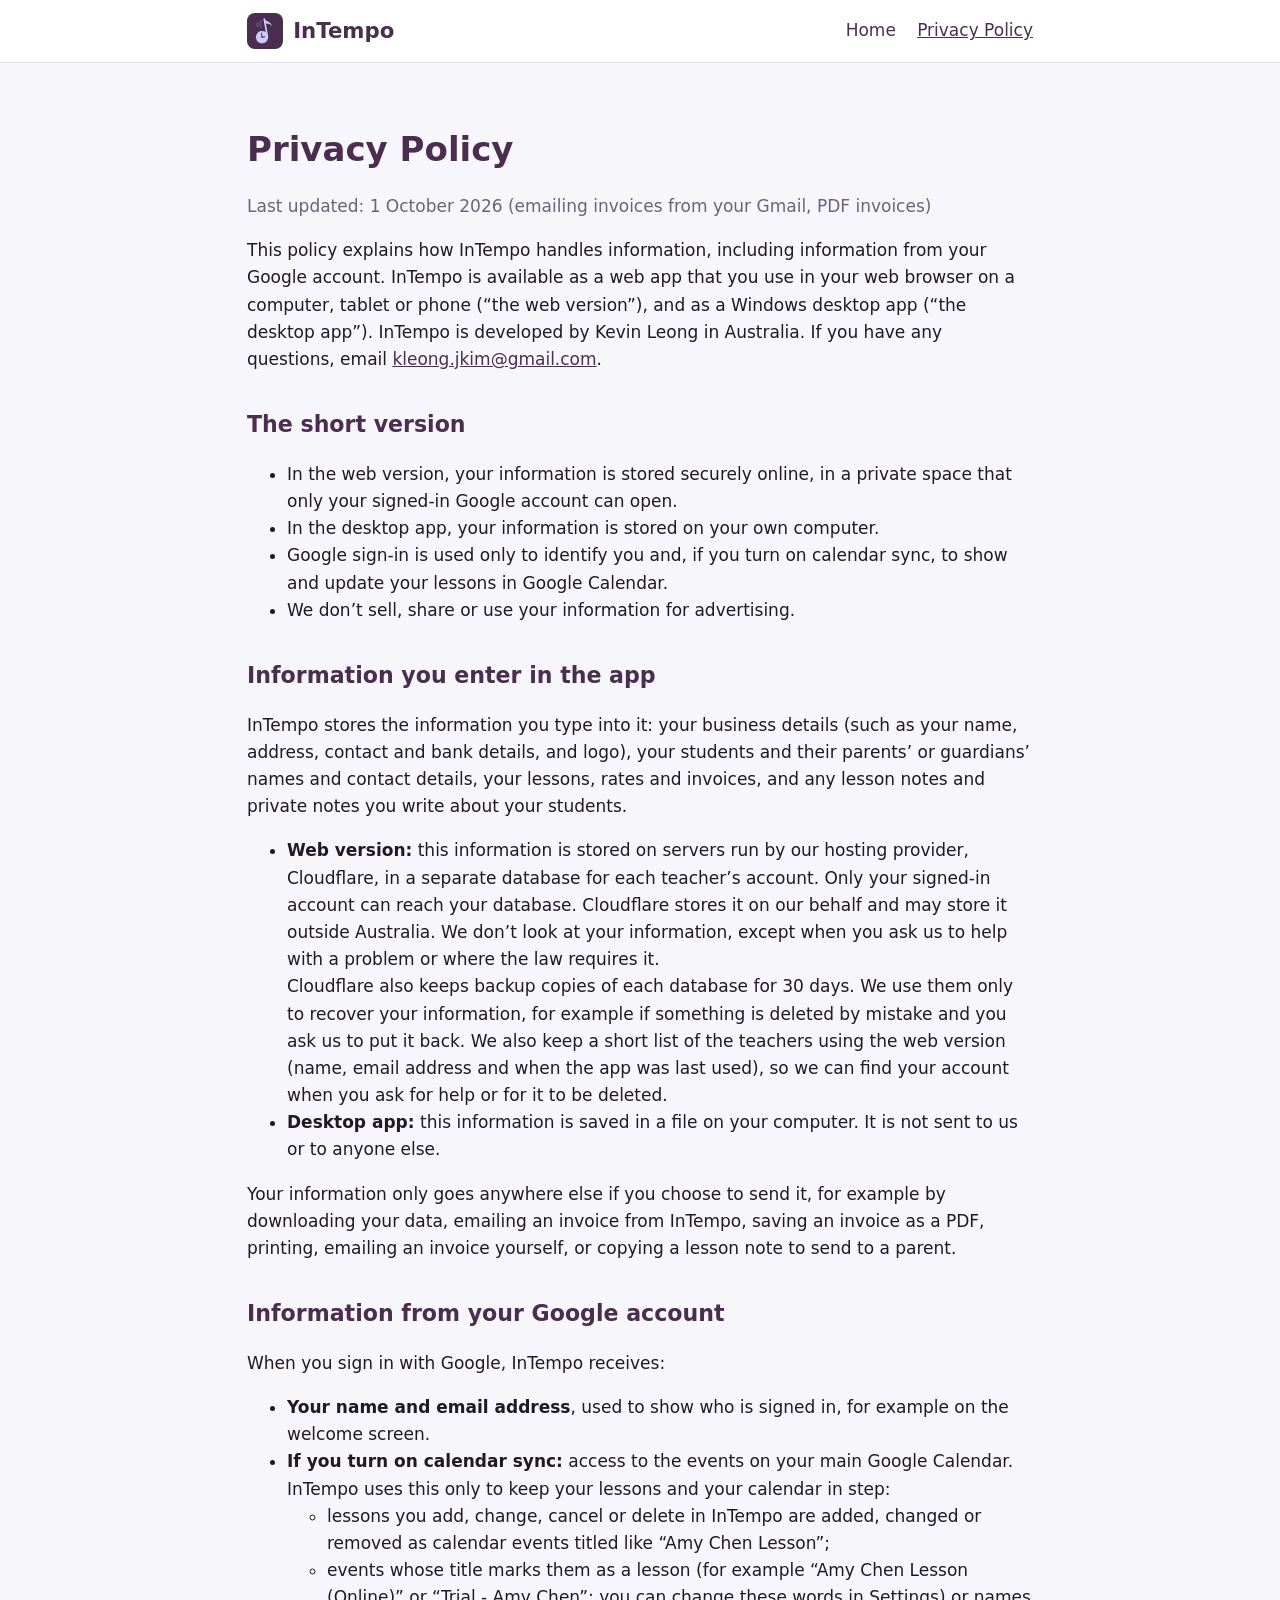
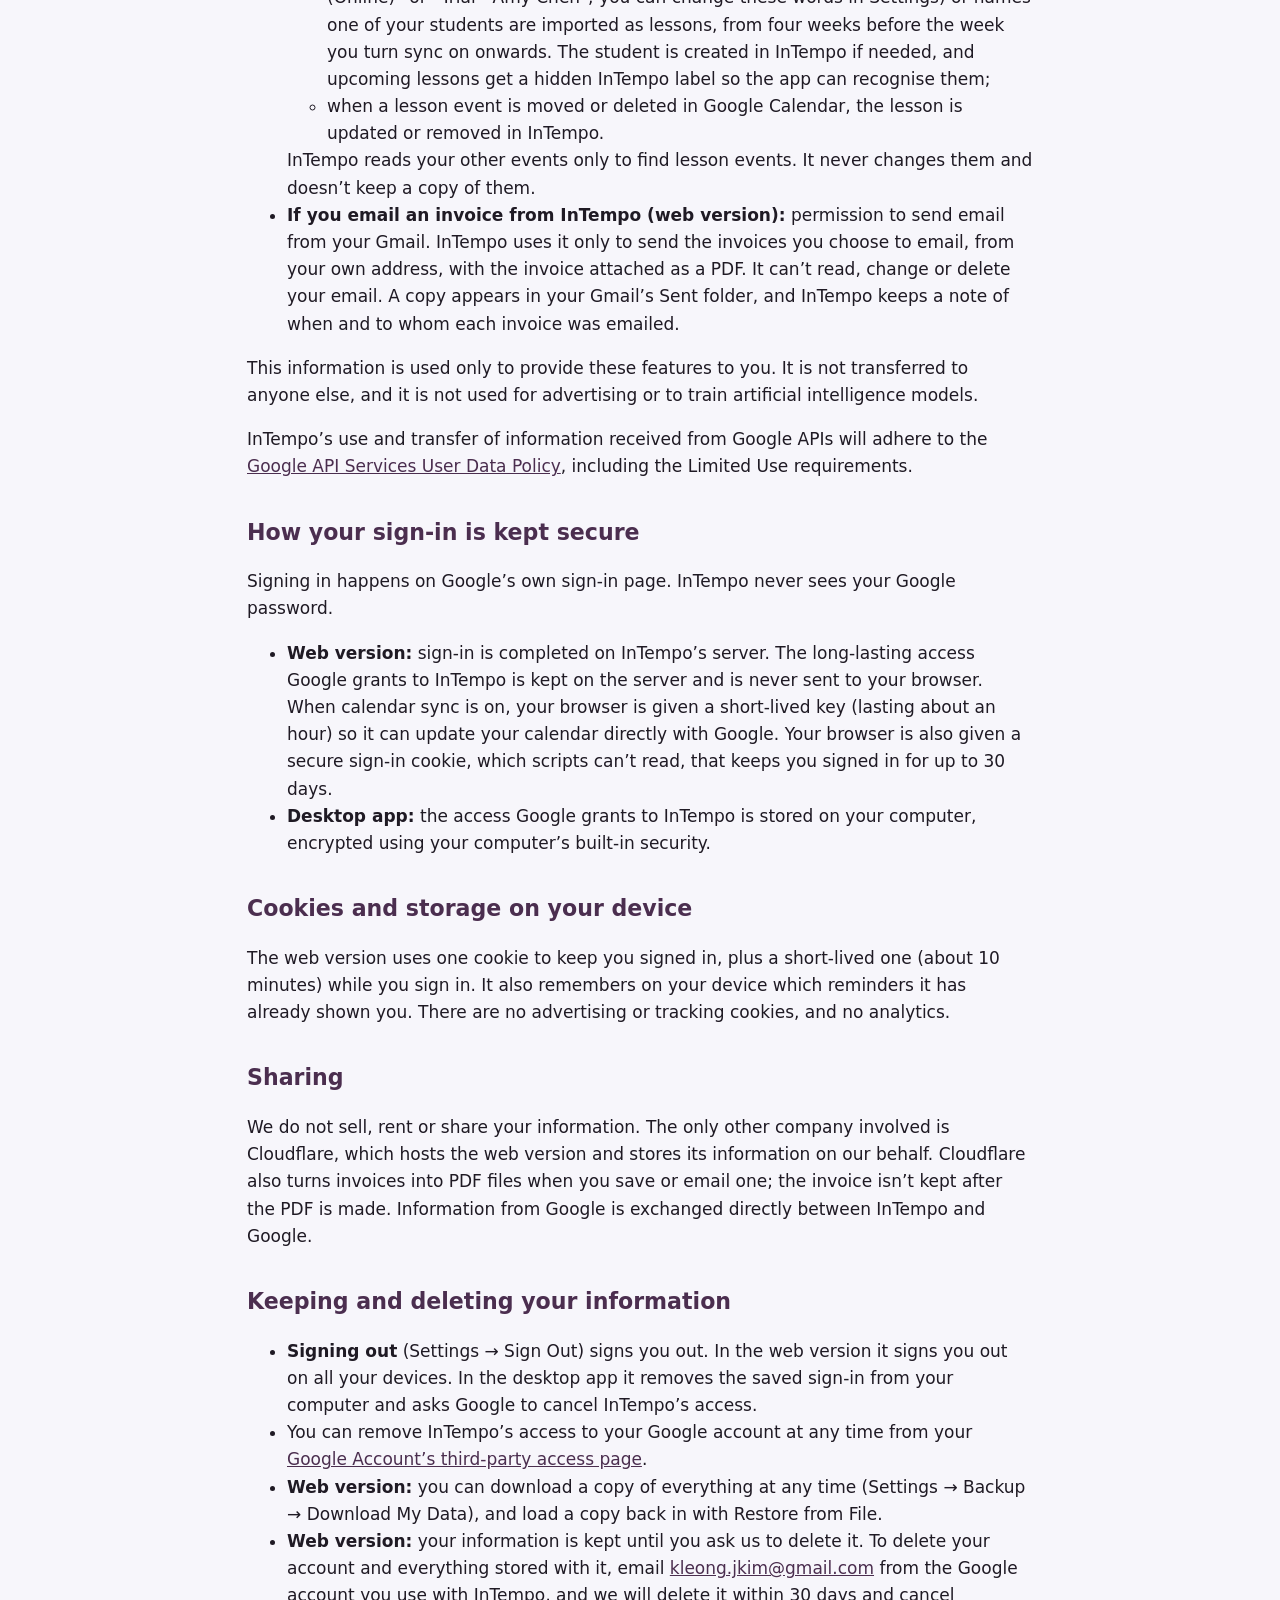
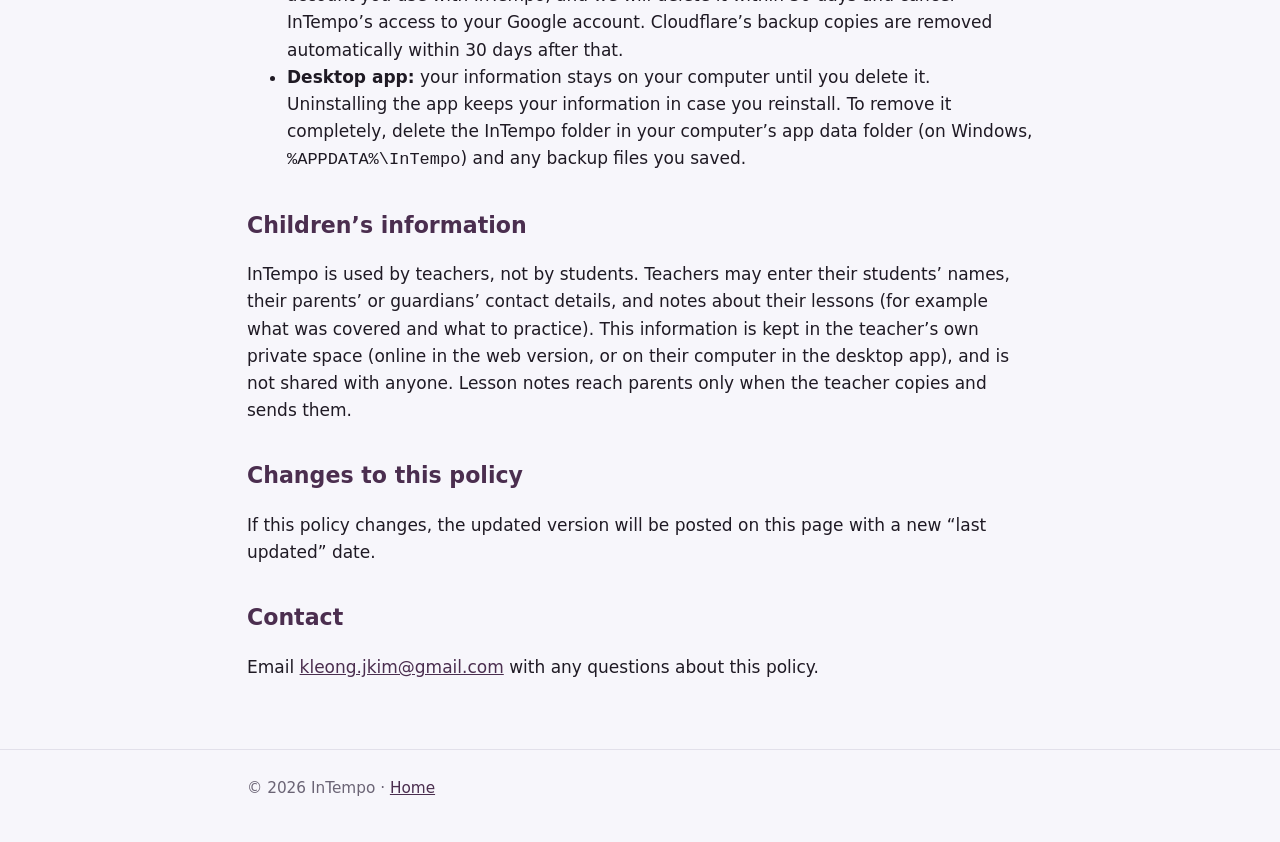
==== privacy.html @ 0f5fe281 "Update privacy.html" ====
<!doctype html>
<html lang="en-AU">
  <head>
    <meta charset="utf-8" />
    <meta name="viewport" content="width=device-width, initial-scale=1" />
    <title>Privacy Policy · InTempo</title>
    <meta name="description" content="How the InTempo app handles your information and your Google account data." />
    <link rel="icon" href="logo.svg" type="image/svg+xml" />
    <link rel="stylesheet" href="styles.css" />
  </head>
  <body>
    <header class="site-header">
      <div class="wrap">
        <a class="brand" href="./"><img src="logo.svg" alt="" />InTempo</a>
        <nav class="site-nav" aria-label="Main">
          <a href="./">Home</a>
          <a href="privacy.html" aria-current="page">Privacy Policy</a>
        </nav>
      </div>
    </header>

    <main class="wrap">
      <h1>Privacy Policy</h1>
      <p class="muted">Last updated: 1 October 2026 (emailing invoices from your Gmail, PDF invoices)</p>

      <p>
        This policy explains how InTempo handles information, including information from your Google account. InTempo
        is available as a web app that you use in your web browser on a computer, tablet or phone (“the web version”),
        and as a Windows desktop app (“the desktop app”). InTempo is developed by Kevin Leong in Australia. If you have
        any questions, email <a href="mailto:kleong.jkim@gmail.com">kleong.jkim@gmail.com</a>.
      </p>

      <h2>The short version</h2>
      <ul>
        <li>In the web version, your information is stored securely online, in a private space that only your signed-in Google account can open.</li>
        <li>In the desktop app, your information is stored on your own computer.</li>
        <li>Google sign-in is used only to identify you and, if you turn on calendar sync, to show and update your lessons in Google Calendar.</li>
        <li>We don’t sell, share or use your information for advertising.</li>
      </ul>

      <h2>Information you enter in the app</h2>
      <p>
        InTempo stores the information you type into it: your business details (such as your name, address, contact
        and bank details, and logo), your students and their parents’ or guardians’ names and contact details, your
        lessons, rates and invoices, and any lesson notes and private notes you write about your students.
      </p>
      <ul>
        <li>
          <strong>Web version:</strong> this information is stored on servers run by our hosting provider, Cloudflare,
          in a separate database for each teacher’s account. Only your signed-in account can reach your database.
          Cloudflare stores it on our behalf and may store it outside Australia. We don’t look at your information,
          except when you ask us to help with a problem or where the law requires it.
          <br />
          Cloudflare also keeps backup copies of each database for 30 days. We use them only to recover your
          information, for example if something is deleted by mistake and you ask us to put it back. We also keep a
          short list of the teachers using the web version (name, email address and when the app was last used), so we
          can find your account when you ask for help or for it to be deleted.
        </li>
        <li>
          <strong>Desktop app:</strong> this information is saved in a file on your computer. It is not sent to us or to
          anyone else.
        </li>
      </ul>
      <p>
        Your information only goes anywhere else if you choose to send it, for example by downloading your data,
        emailing an invoice from InTempo, saving an invoice as a PDF,
        printing, emailing an invoice yourself, or copying a lesson note to send to a parent.
      </p>

      <h2>Information from your Google account</h2>
      <p>When you sign in with Google, InTempo receives:</p>
      <ul>
        <li>
          <strong>Your name and email address</strong>, used to show who is signed in, for example on the welcome screen.
        </li>
        <li>
          <strong>If you turn on calendar sync:</strong> access to the events on your main Google Calendar. InTempo uses
          this only to keep your lessons and your calendar in step:
          <ul>
            <li>lessons you add, change, cancel or delete in InTempo are added, changed or removed as calendar events titled like “Amy Chen Lesson”;</li>
            <li>events whose title marks them as a lesson (for example “Amy Chen Lesson (Online)” or “Trial - Amy Chen”; you can change these words in Settings) or names one of your students are imported as lessons, from four weeks before the week you turn sync on onwards. The student is created in InTempo if needed, and upcoming lessons get a hidden InTempo label so the app can recognise them;</li>
            <li>when a lesson event is moved or deleted in Google Calendar, the lesson is updated or removed in InTempo.</li>
          </ul>
          InTempo reads your other events only to find lesson events. It never changes them and doesn’t keep a copy of
          them.
        </li>
        <li>
          <strong>If you email an invoice from InTempo (web version):</strong> permission to send email from your Gmail.
          InTempo uses it only to send the invoices you choose to email, from your own address, with the invoice
          attached as a PDF. It can’t read, change or delete your email. A copy appears in your Gmail’s Sent folder,
          and InTempo keeps a note of when and to whom each invoice was emailed.
        </li>
      </ul>
      <p>
        This information is used only to provide these features to you. It is not transferred to anyone else, and it is
        not used for advertising or to train artificial intelligence models.
      </p>
      <p>
        InTempo’s use and transfer of information received from Google APIs will adhere to the
        <a href="https://developers.google.com/terms/api-services-user-data-policy">Google API Services User Data Policy</a>,
        including the Limited Use requirements.
      </p>

      <h2>How your sign-in is kept secure</h2>
      <p>Signing in happens on Google’s own sign-in page. InTempo never sees your Google password.</p>
      <ul>
        <li>
          <strong>Web version:</strong> sign-in is completed on InTempo’s server. The long-lasting access Google grants
          to InTempo is kept on the server and is never sent to your browser. When calendar sync is on, your browser is
          given a short-lived key (lasting about an hour) so it can update your calendar directly with Google. Your
          browser is also given a secure sign-in cookie, which scripts can’t read, that keeps you signed in for up to 30
          days.
        </li>
        <li>
          <strong>Desktop app:</strong> the access Google grants to InTempo is stored on your computer, encrypted using
          your computer’s built-in security.
        </li>
      </ul>

      <h2>Cookies and storage on your device</h2>
      <p>
        The web version uses one cookie to keep you signed in, plus a short-lived one (about 10 minutes) while you sign
        in. It also remembers on your device which reminders it has
        already shown you. There are no advertising or tracking cookies, and no analytics.
      </p>

      <h2>Sharing</h2>
      <p>
        We do not sell, rent or share your information. The only other company involved is Cloudflare, which hosts the
        web version and stores its information on our behalf. Cloudflare also turns invoices into PDF files when you
        save or email one; the invoice isn’t kept after the PDF is made. Information from Google is exchanged directly between
        InTempo and Google.
      </p>

      <h2>Keeping and deleting your information</h2>
      <ul>
        <li>
          <strong>Signing out</strong> (Settings → Sign Out) signs you out. In the web version it signs you out on all
          your devices. In the desktop app it removes the saved sign-in from your computer and asks Google to cancel
          InTempo’s access.
        </li>
        <li>
          You can remove InTempo’s access to your Google account at any time from your
          <a href="https://myaccount.google.com/permissions">Google Account’s third-party access page</a>.
        </li>
        <li>
          <strong>Web version:</strong> you can download a copy of everything at any time (Settings → Backup →
          Download My Data), and load a copy back in with Restore from File.
        </li>
        <li>
          <strong>Web version:</strong> your information is kept until you ask us to delete it. To delete your account
          and everything stored with it, email <a href="mailto:kleong.jkim@gmail.com">kleong.jkim@gmail.com</a> from
          the Google account you use with InTempo, and we will delete it within 30 days and cancel InTempo’s access to
          your Google account. Cloudflare’s backup copies are removed automatically within 30 days after that.
        </li>
        <li>
          <strong>Desktop app:</strong> your information stays on your computer until you delete it. Uninstalling the
          app keeps your information in case you reinstall. To remove it completely, delete the InTempo folder in your
          computer’s app data folder (on Windows, <code>%APPDATA%\InTempo</code>) and any backup files you saved.
        </li>
      </ul>

      <h2>Children’s information</h2>
      <p>
        InTempo is used by teachers, not by students. Teachers may enter their students’ names, their parents’ or
        guardians’ contact details, and notes about their lessons (for example what was covered and what to practice).
        This information is kept in the teacher’s own private space (online in the web version, or on their computer in
        the desktop app), and is not shared with anyone. Lesson notes reach parents only when the teacher copies and
        sends them.
      </p>

      <h2>Changes to this policy</h2>
      <p>
        If this policy changes, the updated version will be posted on this page with a new “last updated” date.
      </p>

      <h2>Contact</h2>
      <p>Email <a href="mailto:kleong.jkim@gmail.com">kleong.jkim@gmail.com</a> with any questions about this policy.</p>
    </main>

    <footer class="site-footer">
      <div class="wrap">© 2026 InTempo · <a href="./">Home</a></div>
    </footer>
  </body>
</html>
---- styles.css ----
:root {
  --plum: #4b2e4f;
  --lavender: #cccbfa;
  --lavender-soft: #ecebfd;
  --bg: #f7f6fb;
  --surface: #ffffff;
  --text: #1f1a24;
  --muted: #6b6475;
  --border: #e2e0ea;

  font-family: 'Segoe UI', system-ui, -apple-system, Roboto, sans-serif;
  font-size: 17px;
  line-height: 1.6;
  color: var(--text);
  background: var(--bg);
}

* {
  box-sizing: border-box;
}

body {
  margin: 0;
  background: var(--bg);
}

a {
  color: var(--plum);
}

.site-header {
  background: var(--surface);
  border-bottom: 1px solid var(--border);
}

.site-header .wrap {
  display: flex;
  align-items: center;
  justify-content: space-between;
  gap: 1rem;
  padding-top: 0.75rem;
  padding-bottom: 0.75rem;
}

.brand {
  display: flex;
  align-items: center;
  gap: 0.6rem;
  font-size: 1.25rem;
  font-weight: 600;
  color: var(--plum);
  text-decoration: none;
}

.brand img {
  width: 36px;
  height: 36px;
}

.site-nav {
  display: flex;
  gap: 1.25rem;
}

.site-nav a {
  text-decoration: none;
  font-weight: 500;
}

.site-nav a[aria-current='page'] {
  text-decoration: underline;
}

.wrap {
  max-width: 820px;
  margin: 0 auto;
  padding: 0 1rem;
}

main.wrap {
  padding-top: 2.5rem;
  padding-bottom: 3rem;
}

.hero {
  text-align: center;
  padding: 2.5rem 1.5rem;
  border-radius: 16px;
  background: linear-gradient(135deg, #5e3a64 0%, var(--plum) 55%, #3a2240 100%);
  color: #fff;
}

.hero img {
  width: 96px;
  height: 96px;
  border-radius: 22px;
  box-shadow: 0 6px 24px rgb(0 0 0 / 0.3);
}

.hero h1 {
  margin: 0.75rem 0 0.25rem;
  color: #fff;
  font-size: 2.25rem;
}

.hero p {
  margin: 0;
  color: var(--lavender);
  font-size: 1.125rem;
}

h1 {
  color: var(--plum);
  line-height: 1.25;
}

h2 {
  margin-top: 2rem;
  color: var(--plum);
  font-size: 1.3rem;
}

/* Feature lists: a simple divided list, one column, easy to read on a phone. */
.features {
  margin: 1.25rem 0 0;
  padding: 0;
  list-style: none;
  border-top: 1px solid var(--border);
}

.features li {
  position: relative;
  padding: 0.9rem 0;
  border-bottom: 1px solid var(--border);
}

/* Planned features get an outlined marker; available ones have none. */
.features.upcoming li {
  padding-left: 1.5rem;
}

.features.upcoming li::before {
  content: '';
  position: absolute;
  left: 0.15rem;
  top: 1.45rem;
  width: 9px;
  height: 9px;
  border-radius: 50%;
  border: 2px solid var(--plum);
}

.features strong {
  display: block;
  color: var(--plum);
}

.card {
  margin-top: 1.5rem;
  padding: 1.25rem 1.5rem;
  background: var(--surface);
  border: 1px solid var(--border);
  border-radius: 12px;
}

.muted {
  color: var(--muted);
}

.site-footer {
  padding: 1.5rem 0 2.5rem;
  border-top: 1px solid var(--border);
  color: var(--muted);
  font-size: 0.9rem;
}

@media (max-width: 560px) {
  .hero h1 {
    font-size: 1.75rem;
  }

  .site-header .wrap {
    flex-direction: column;
    align-items: flex-start;
  }
}
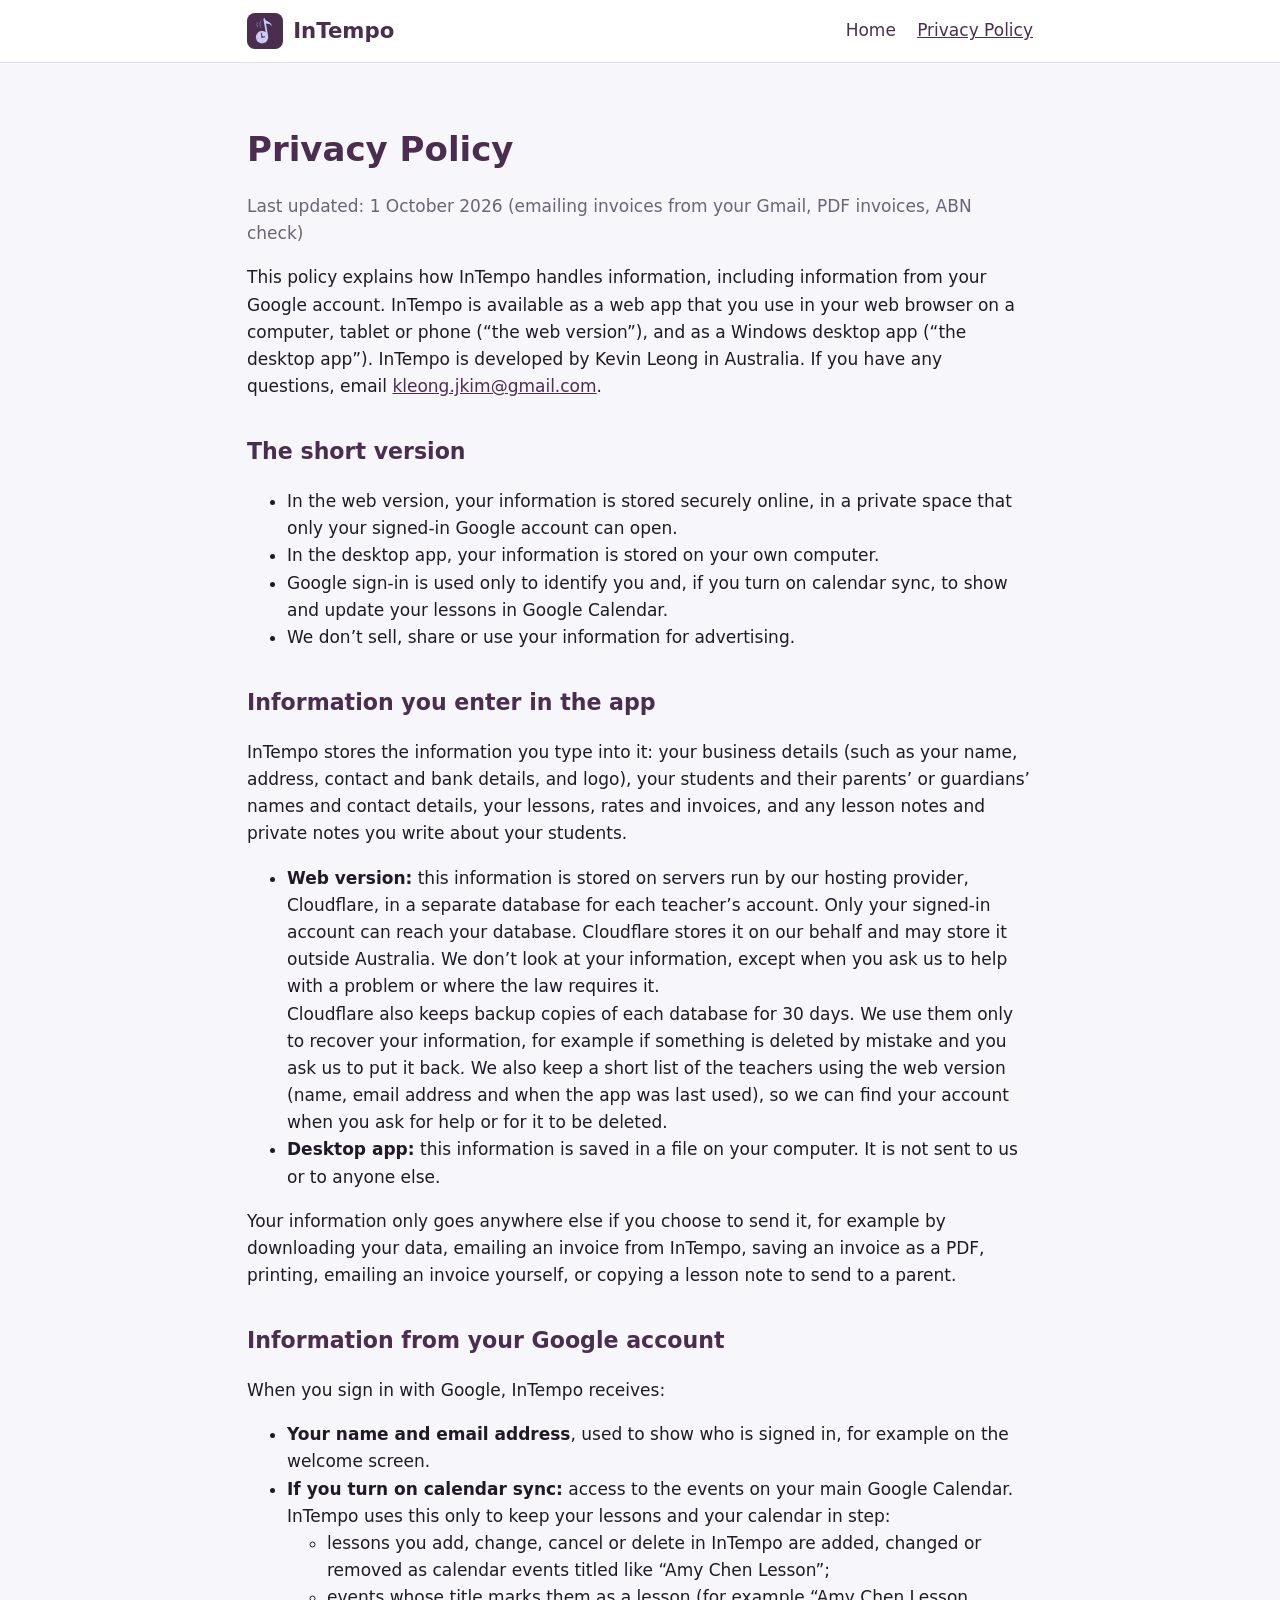
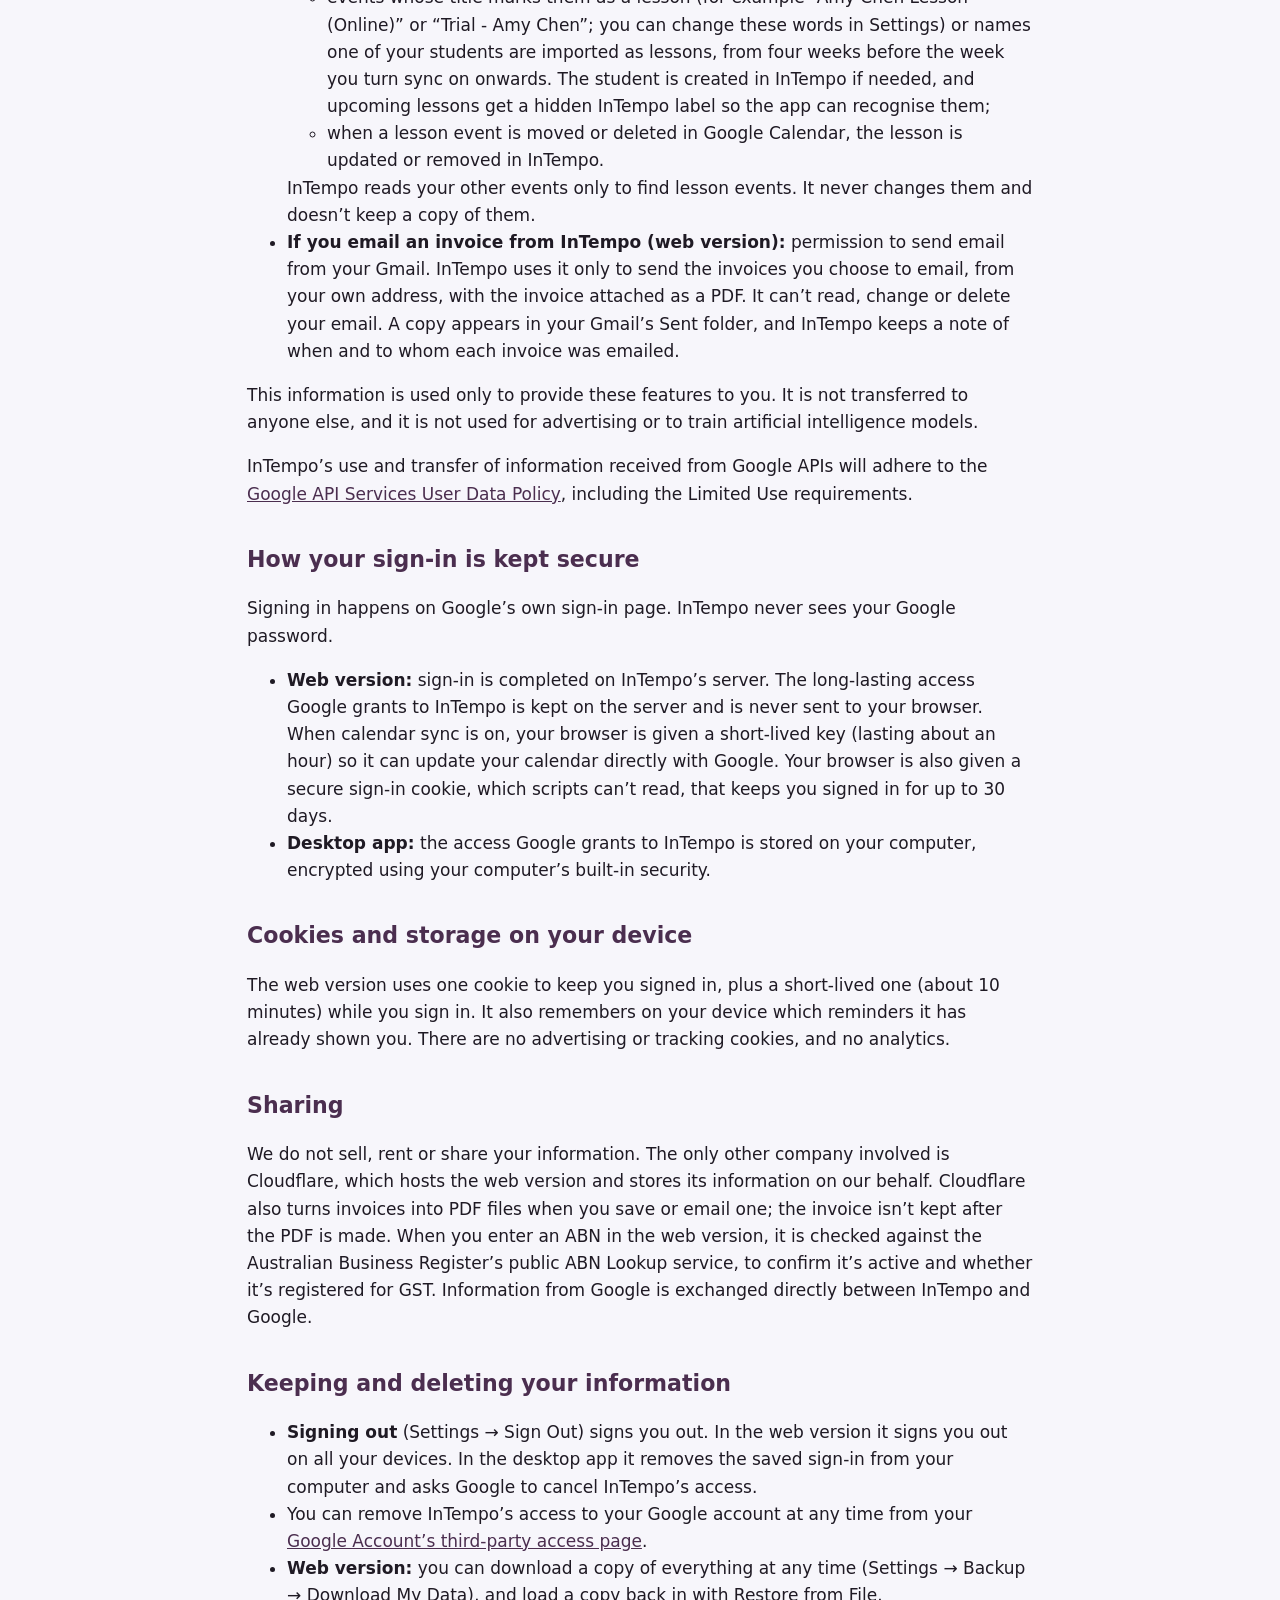
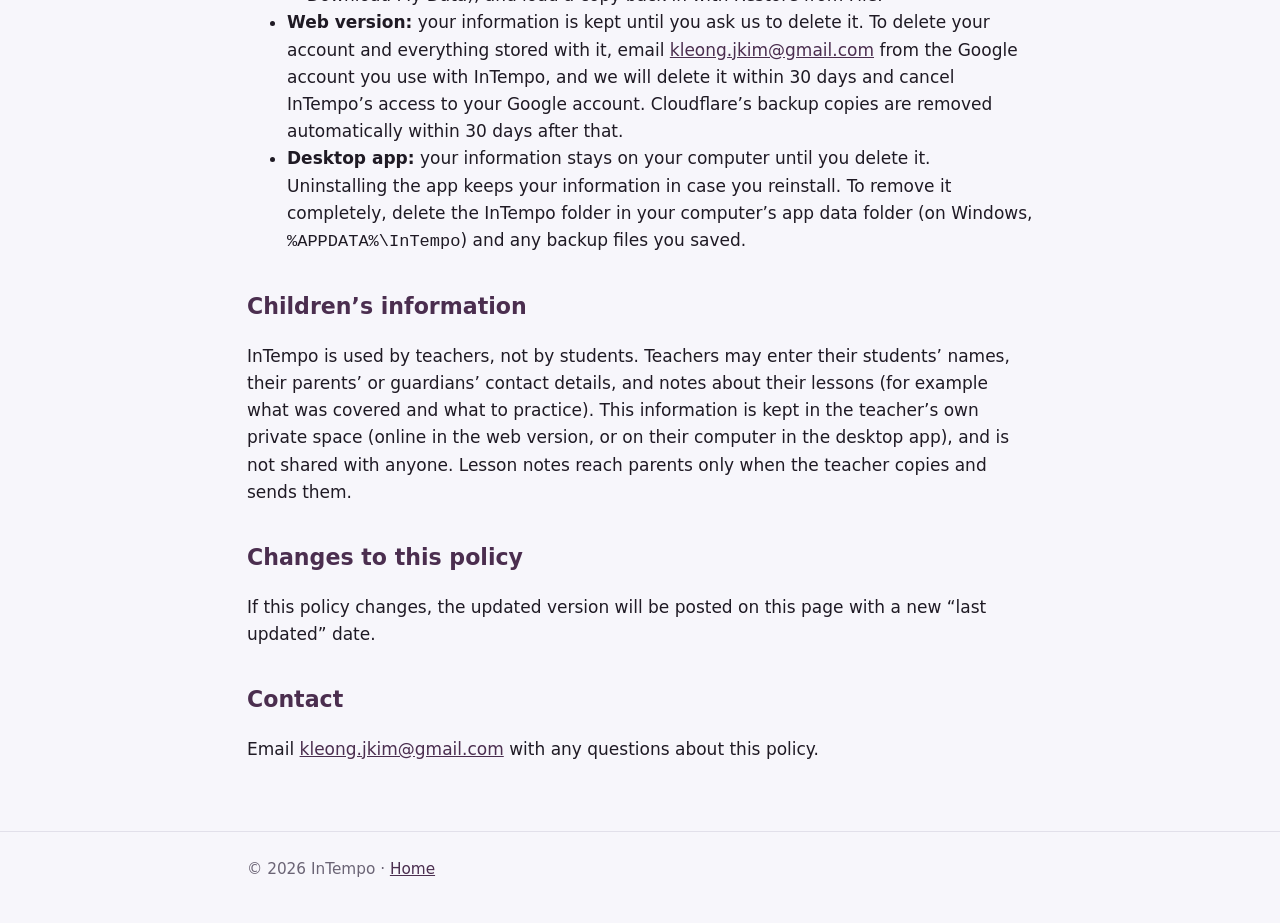
==== commit 21f7f03a: "Update privacy.html" ====
--- a/privacy.html
+++ b/privacy.html
@@ -21,7 +21,7 @@
 
     <main class="wrap">
       <h1>Privacy Policy</h1>
-      <p class="muted">Last updated: 1 October 2026 (emailing invoices from your Gmail, PDF invoices)</p>
+      <p class="muted">Last updated: 1 October 2026 (emailing invoices from your Gmail, PDF invoices, ABN check)</p>
 
       <p>
         This policy explains how InTempo handles information, including information from your Google account. InTempo
@@ -128,7 +128,9 @@
       <p>
         We do not sell, rent or share your information. The only other company involved is Cloudflare, which hosts the
         web version and stores its information on our behalf. Cloudflare also turns invoices into PDF files when you
-        save or email one; the invoice isn’t kept after the PDF is made. Information from Google is exchanged directly between
+        save or email one; the invoice isn’t kept after the PDF is made. When you enter an ABN in the web version, it
+        is checked against the Australian Business Register’s public ABN Lookup service, to confirm it’s active and
+        whether it’s registered for GST. Information from Google is exchanged directly between
         InTempo and Google.
       </p>
 
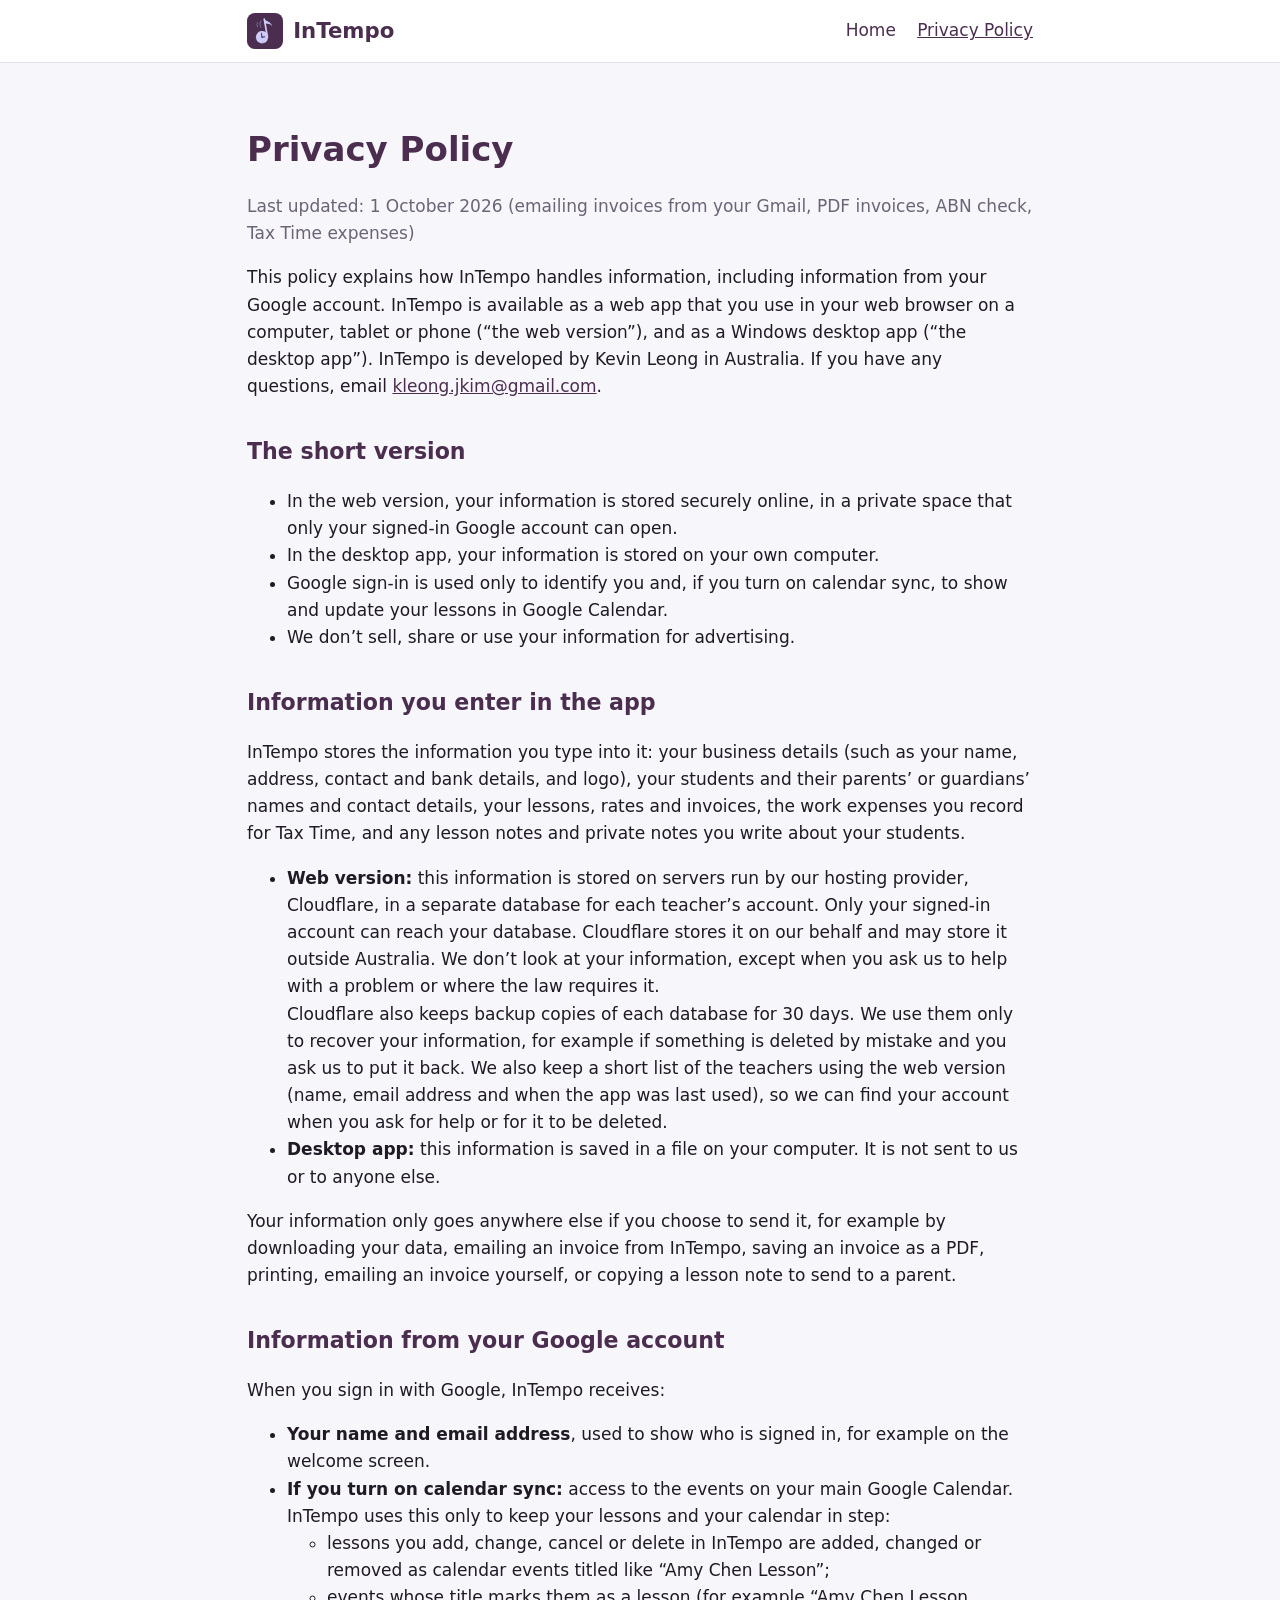
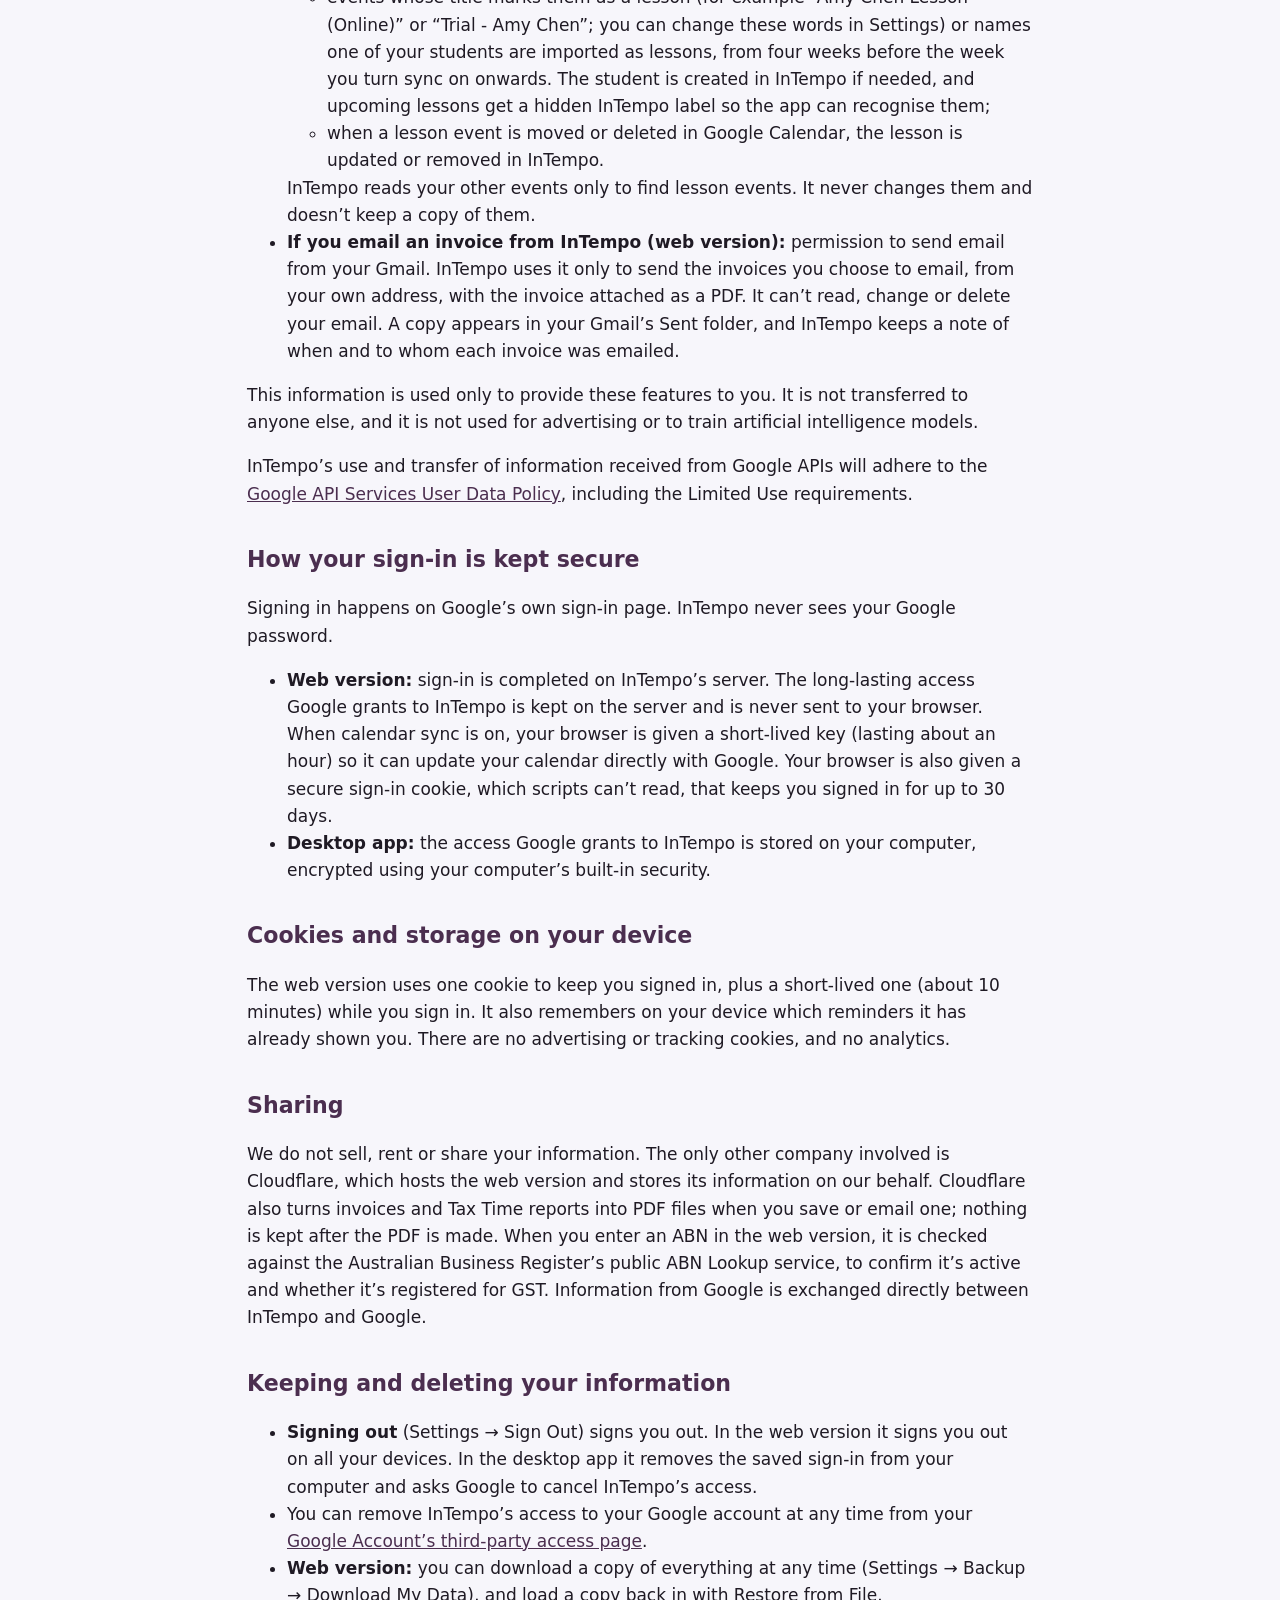
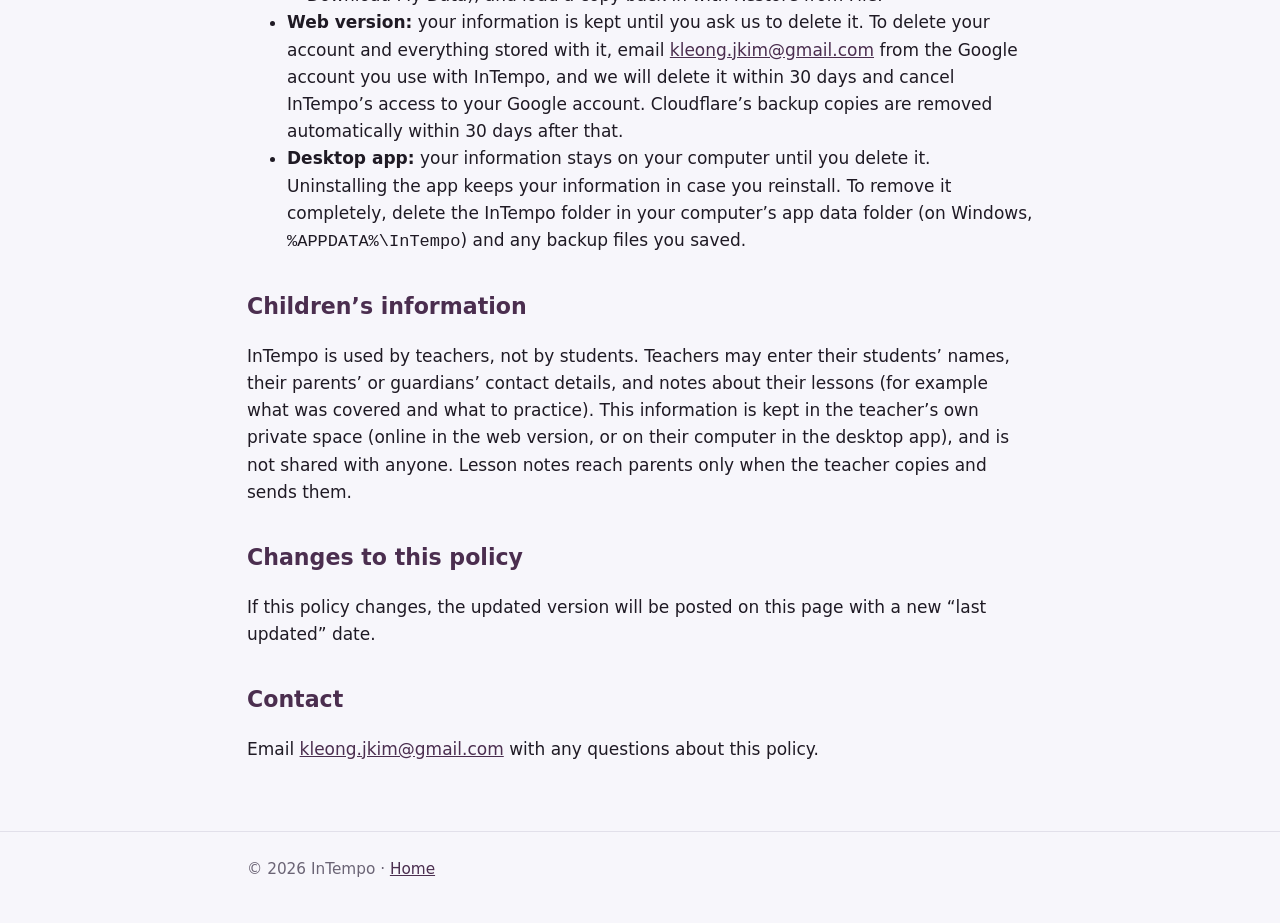
==== commit e2d9d128: "Update Privacy Policy" ====
--- a/privacy.html
+++ b/privacy.html
@@ -21,7 +21,7 @@
 
     <main class="wrap">
       <h1>Privacy Policy</h1>
-      <p class="muted">Last updated: 1 October 2026 (emailing invoices from your Gmail, PDF invoices, ABN check)</p>
+      <p class="muted">Last updated: 1 October 2026 (emailing invoices from your Gmail, PDF invoices, ABN check, Tax Time expenses)</p>
 
       <p>
         This policy explains how InTempo handles information, including information from your Google account. InTempo
@@ -42,7 +42,8 @@
       <p>
         InTempo stores the information you type into it: your business details (such as your name, address, contact
         and bank details, and logo), your students and their parents’ or guardians’ names and contact details, your
-        lessons, rates and invoices, and any lesson notes and private notes you write about your students.
+        lessons, rates and invoices, the work expenses you record for Tax Time, and any lesson notes and private notes
+        you write about your students.
       </p>
       <ul>
         <li>
@@ -127,8 +128,8 @@
       <h2>Sharing</h2>
       <p>
         We do not sell, rent or share your information. The only other company involved is Cloudflare, which hosts the
-        web version and stores its information on our behalf. Cloudflare also turns invoices into PDF files when you
-        save or email one; the invoice isn’t kept after the PDF is made. When you enter an ABN in the web version, it
+        web version and stores its information on our behalf. Cloudflare also turns invoices and Tax Time reports into PDF
+        files when you save or email one; nothing is kept after the PDF is made. When you enter an ABN in the web version, it
         is checked against the Australian Business Register’s public ABN Lookup service, to confirm it’s active and
         whether it’s registered for GST. Information from Google is exchanged directly between
         InTempo and Google.
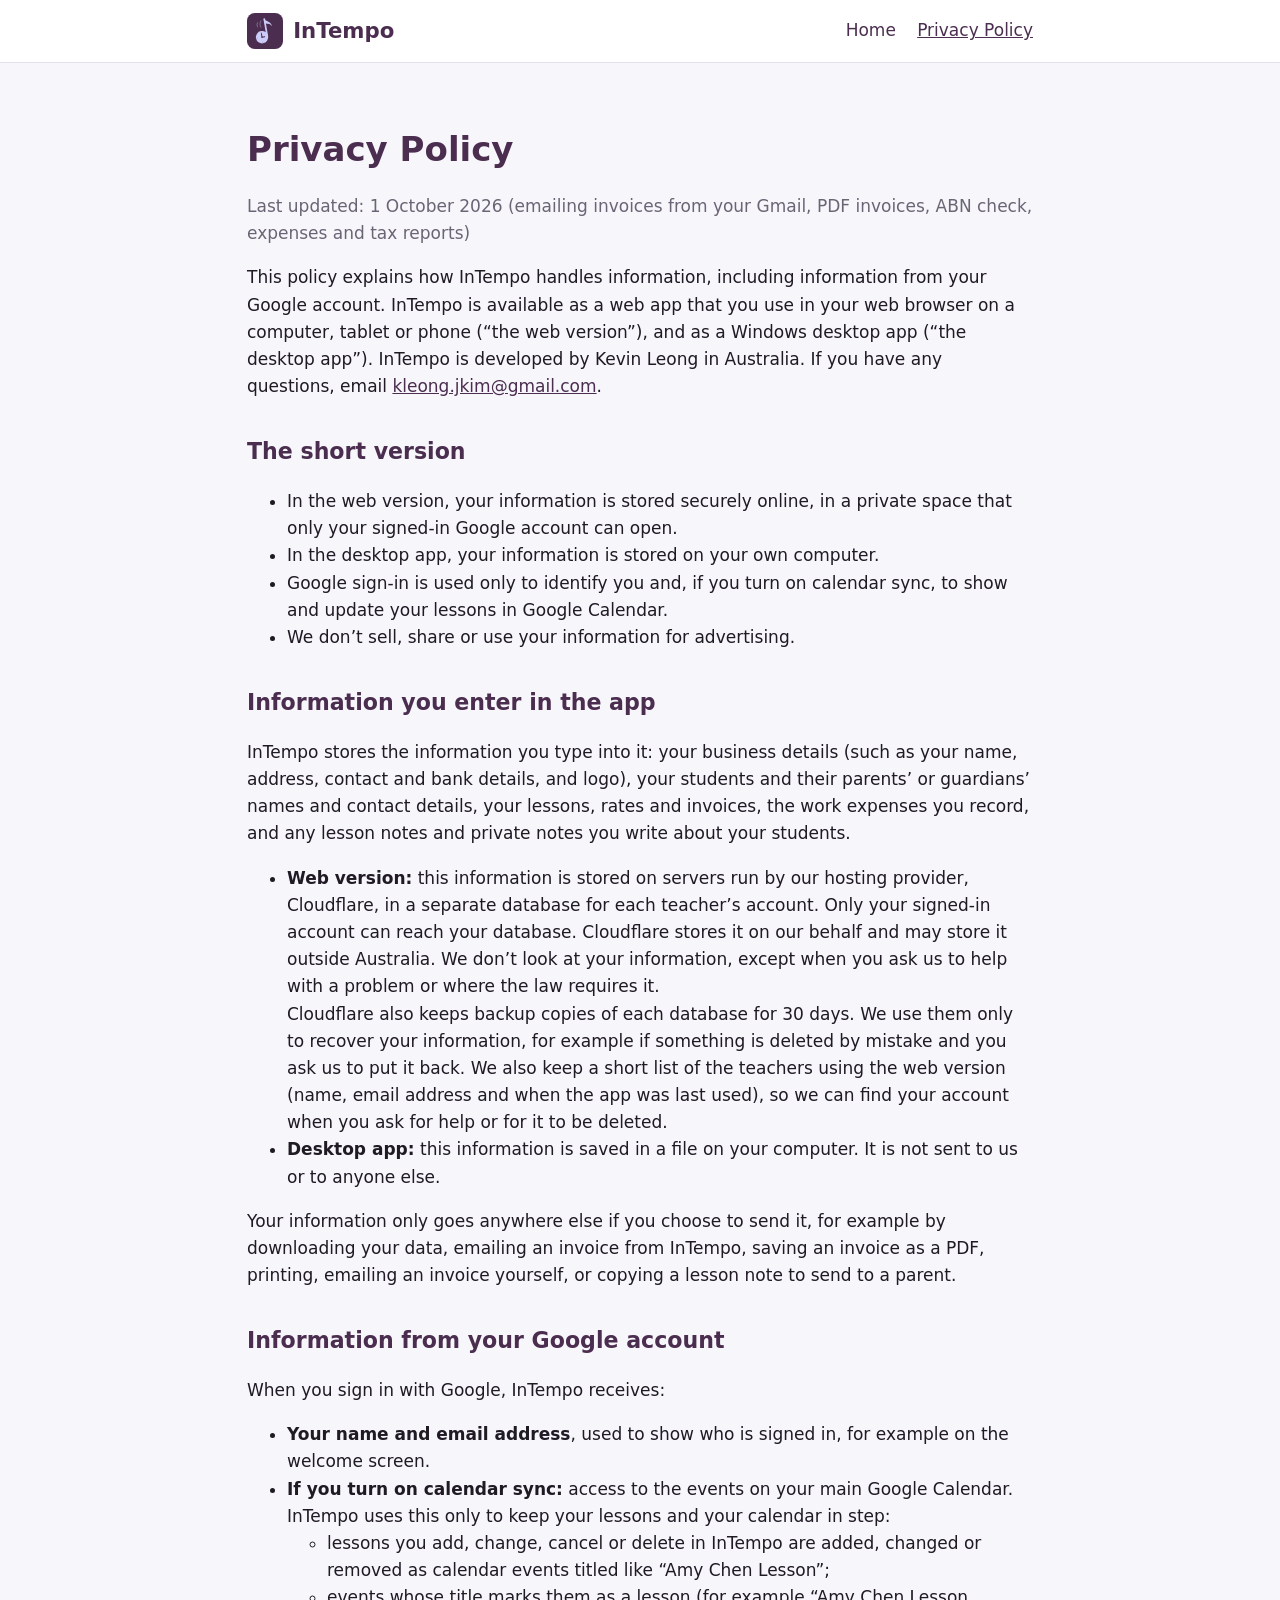
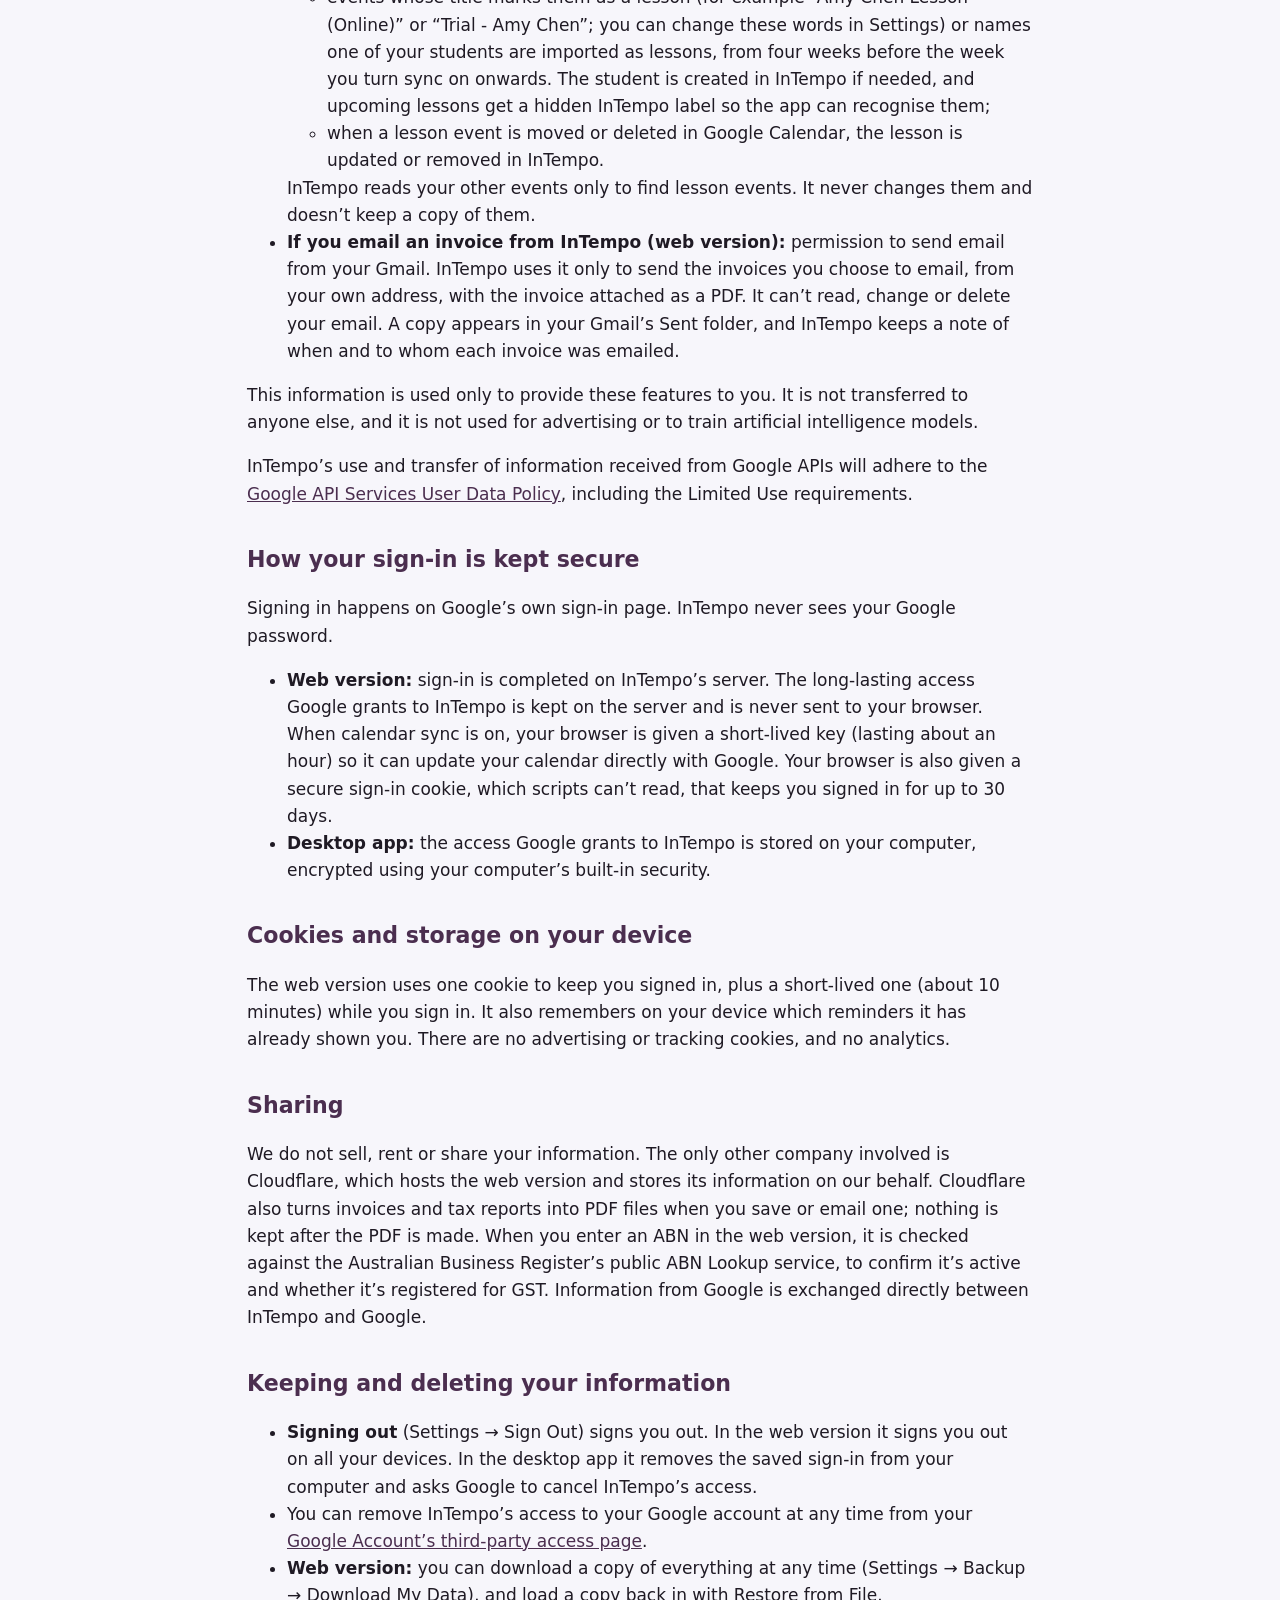
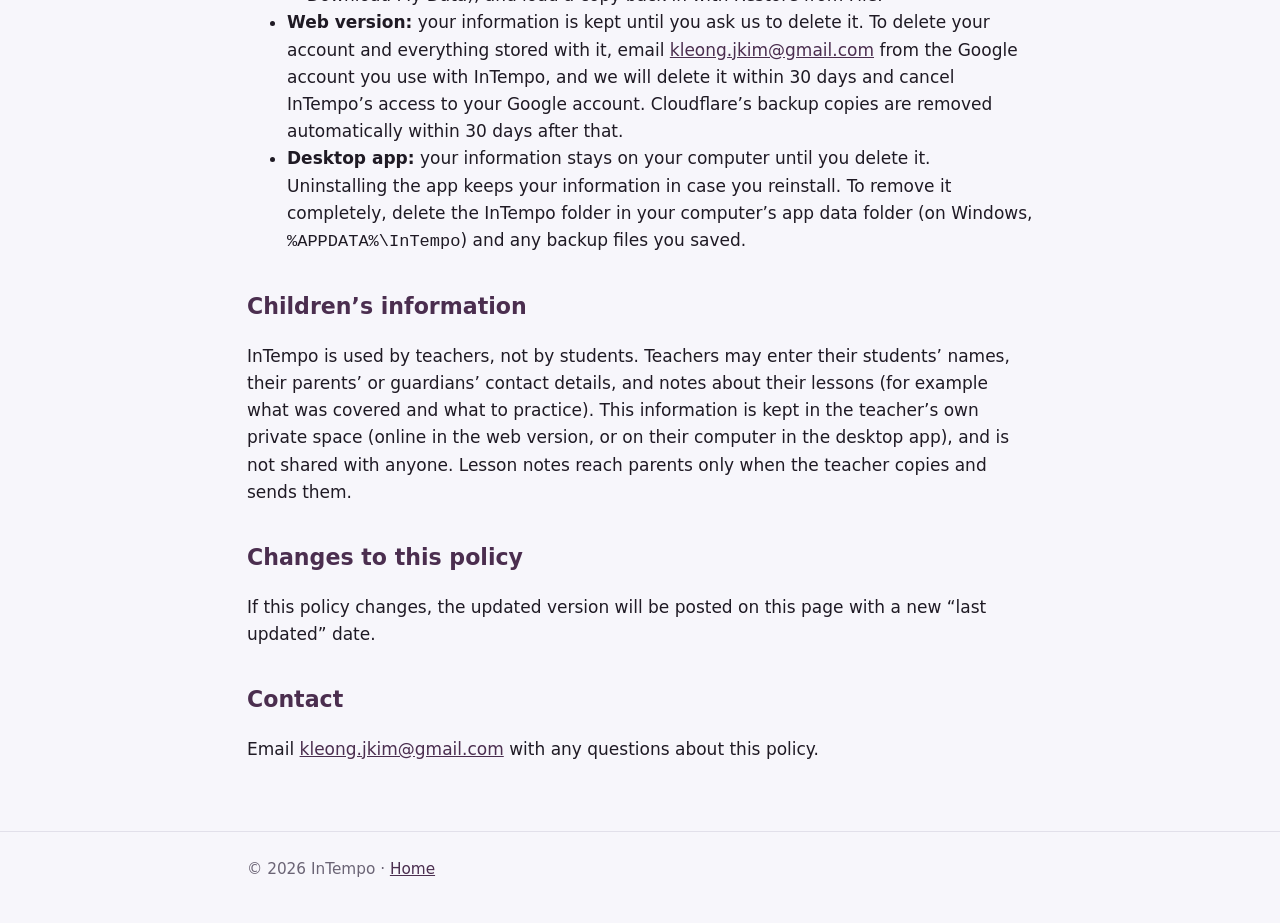
==== commit 2639008a: "Update privacy.html" ====
--- a/privacy.html
+++ b/privacy.html
@@ -21,7 +21,7 @@
 
     <main class="wrap">
       <h1>Privacy Policy</h1>
-      <p class="muted">Last updated: 1 October 2026 (emailing invoices from your Gmail, PDF invoices, ABN check, Tax Time expenses)</p>
+      <p class="muted">Last updated: 1 October 2026 (emailing invoices from your Gmail, PDF invoices, ABN check, expenses and tax reports)</p>
 
       <p>
         This policy explains how InTempo handles information, including information from your Google account. InTempo
@@ -42,7 +42,7 @@
       <p>
         InTempo stores the information you type into it: your business details (such as your name, address, contact
         and bank details, and logo), your students and their parents’ or guardians’ names and contact details, your
-        lessons, rates and invoices, the work expenses you record for Tax Time, and any lesson notes and private notes
+        lessons, rates and invoices, the work expenses you record, and any lesson notes and private notes
         you write about your students.
       </p>
       <ul>
@@ -128,7 +128,7 @@
       <h2>Sharing</h2>
       <p>
         We do not sell, rent or share your information. The only other company involved is Cloudflare, which hosts the
-        web version and stores its information on our behalf. Cloudflare also turns invoices and Tax Time reports into PDF
+        web version and stores its information on our behalf. Cloudflare also turns invoices and tax reports into PDF
         files when you save or email one; nothing is kept after the PDF is made. When you enter an ABN in the web version, it
         is checked against the Australian Business Register’s public ABN Lookup service, to confirm it’s active and
         whether it’s registered for GST. Information from Google is exchanged directly between
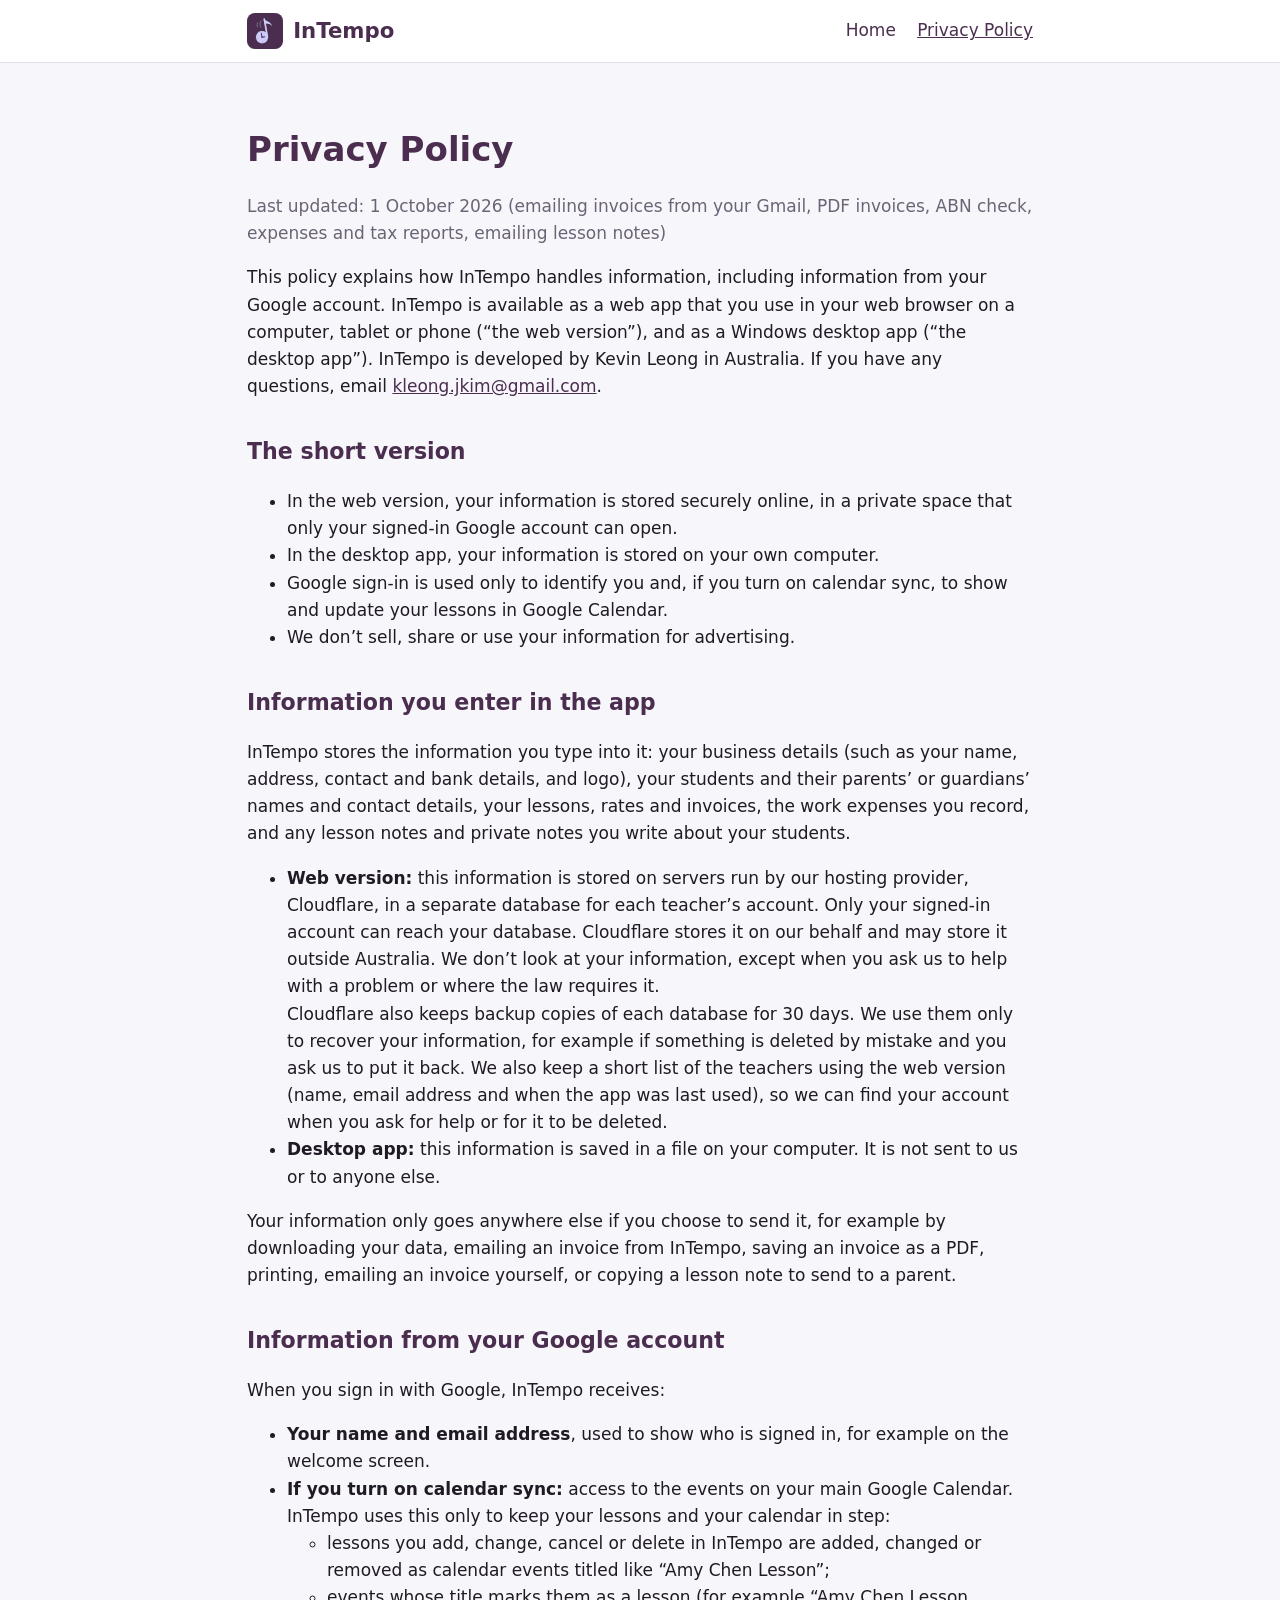
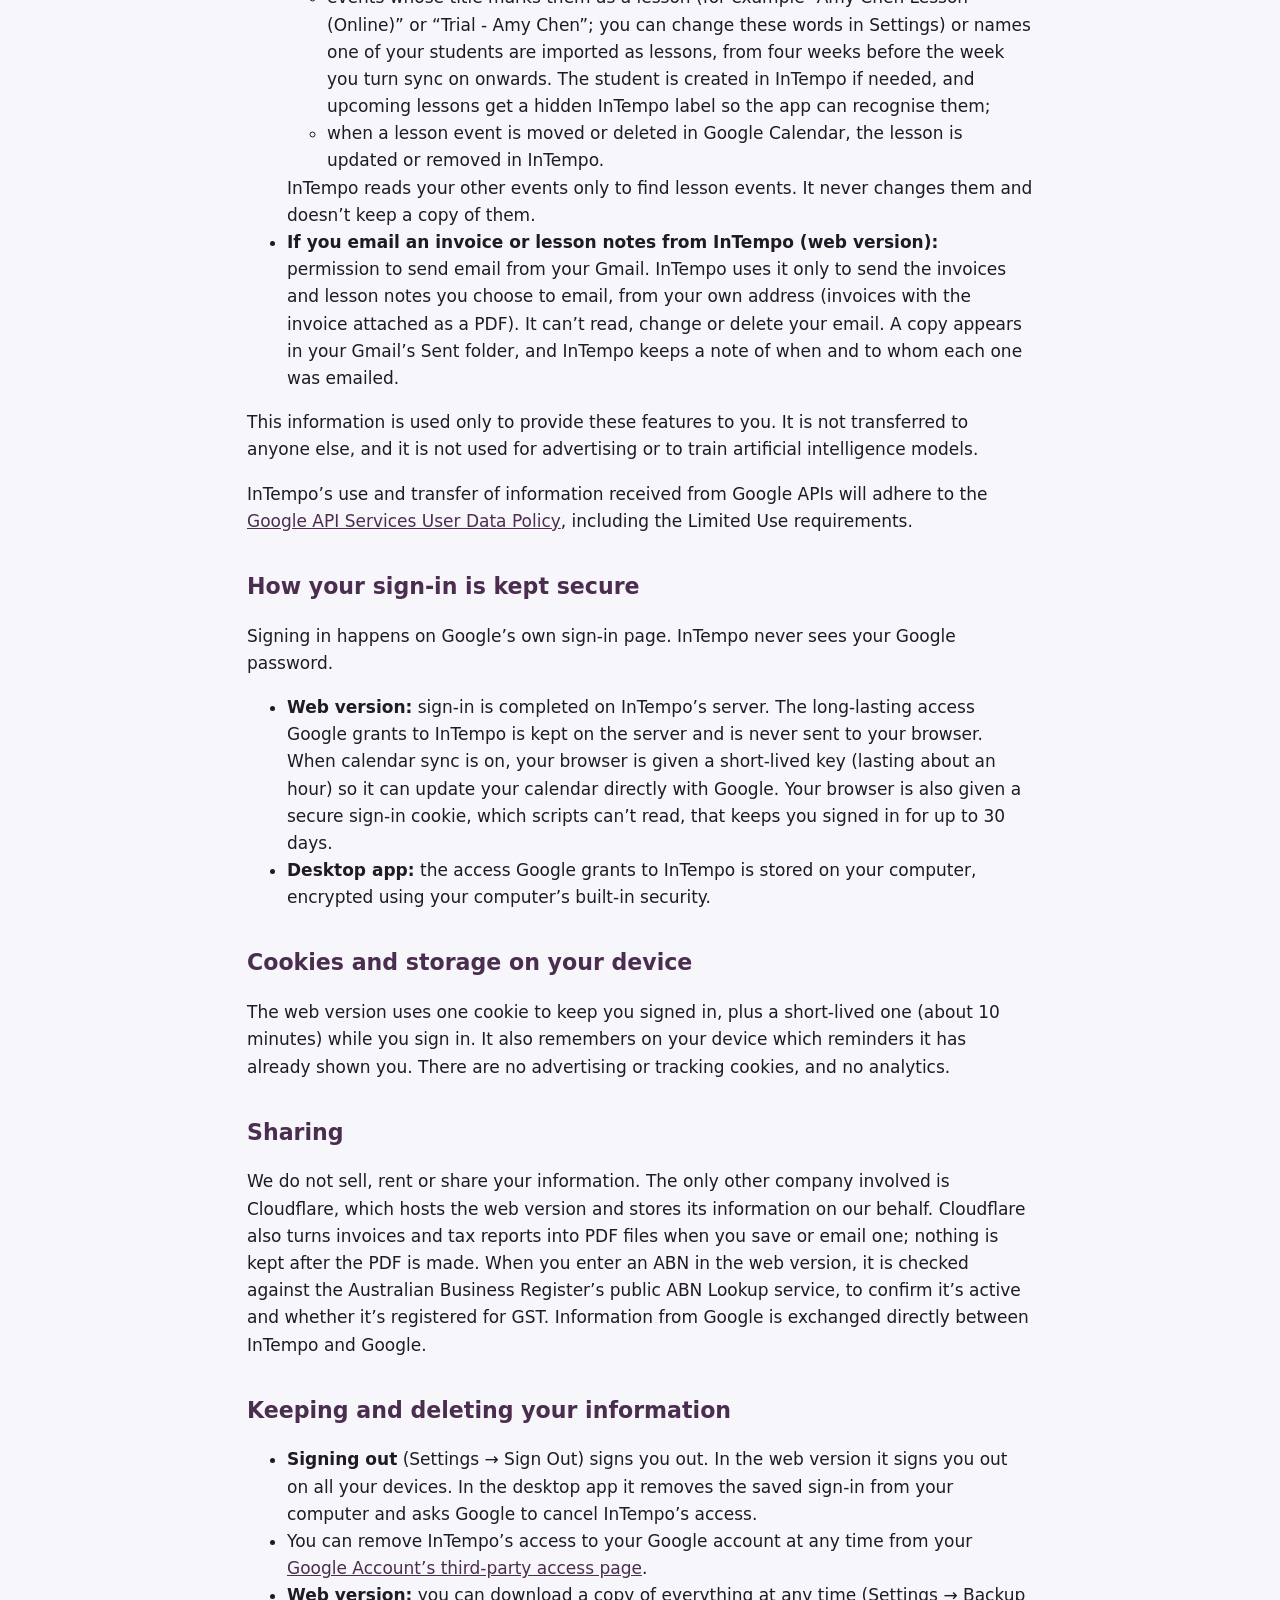
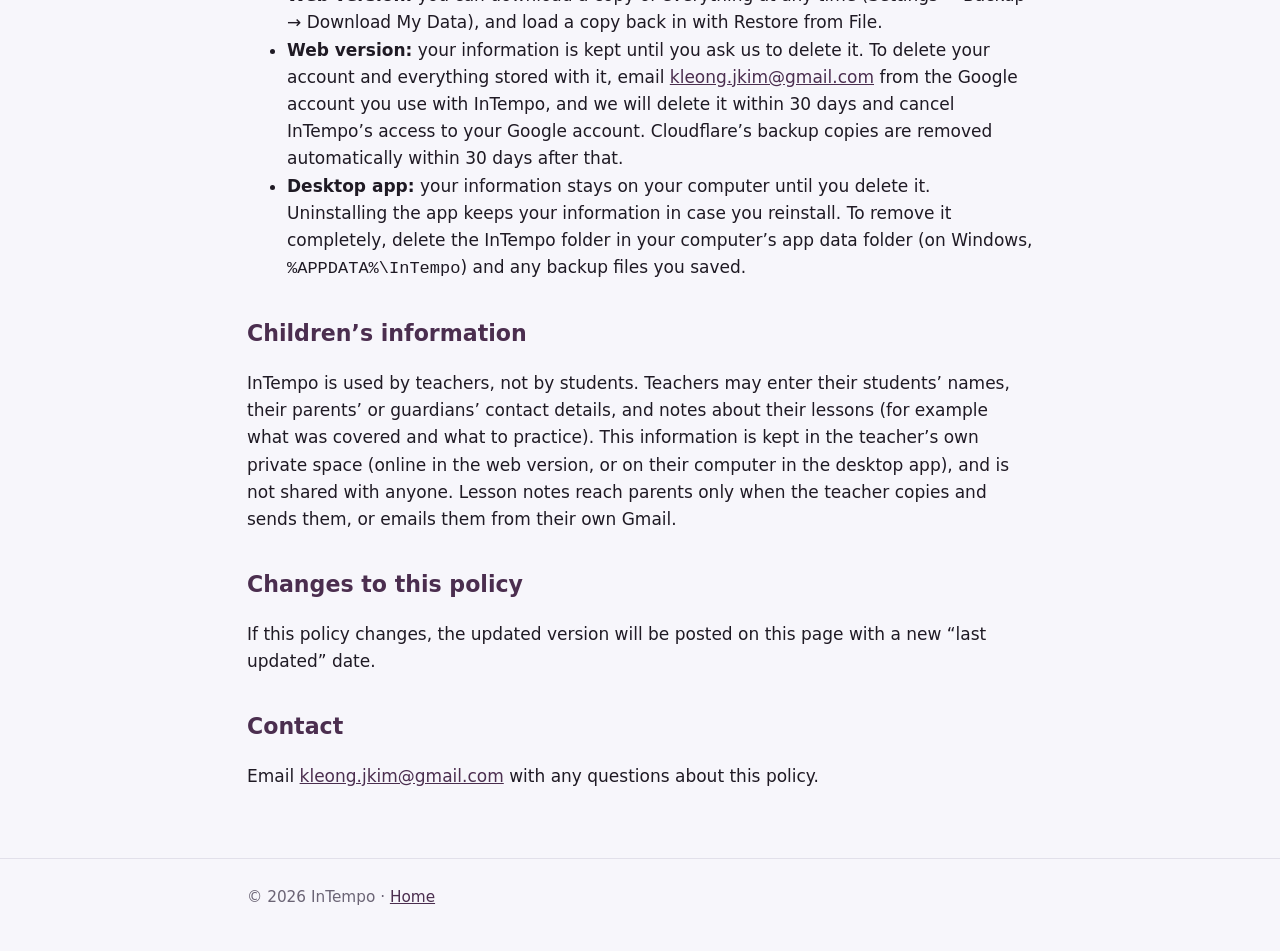
==== commit 8e777b8d: "Privacy policy: emailing lesson notes" ====
--- a/privacy.html
+++ b/privacy.html
@@ -21,7 +21,7 @@
 
     <main class="wrap">
       <h1>Privacy Policy</h1>
-      <p class="muted">Last updated: 1 October 2026 (emailing invoices from your Gmail, PDF invoices, ABN check, expenses and tax reports)</p>
+      <p class="muted">Last updated: 1 October 2026 (emailing invoices from your Gmail, PDF invoices, ABN check, expenses and tax reports, emailing lesson notes)</p>
 
       <p>
         This policy explains how InTempo handles information, including information from your Google account. InTempo
@@ -86,10 +86,10 @@
           them.
         </li>
         <li>
-          <strong>If you email an invoice from InTempo (web version):</strong> permission to send email from your Gmail.
-          InTempo uses it only to send the invoices you choose to email, from your own address, with the invoice
-          attached as a PDF. It can’t read, change or delete your email. A copy appears in your Gmail’s Sent folder,
-          and InTempo keeps a note of when and to whom each invoice was emailed.
+          <strong>If you email an invoice or lesson notes from InTempo (web version):</strong> permission to send email
+          from your Gmail. InTempo uses it only to send the invoices and lesson notes you choose to email, from your own
+          address (invoices with the invoice attached as a PDF). It can’t read, change or delete your email. A copy
+          appears in your Gmail’s Sent folder, and InTempo keeps a note of when and to whom each one was emailed.
         </li>
       </ul>
       <p>
@@ -169,7 +169,7 @@
         guardians’ contact details, and notes about their lessons (for example what was covered and what to practice).
         This information is kept in the teacher’s own private space (online in the web version, or on their computer in
         the desktop app), and is not shared with anyone. Lesson notes reach parents only when the teacher copies and
-        sends them.
+        sends them, or emails them from their own Gmail.
       </p>
 
       <h2>Changes to this policy</h2>
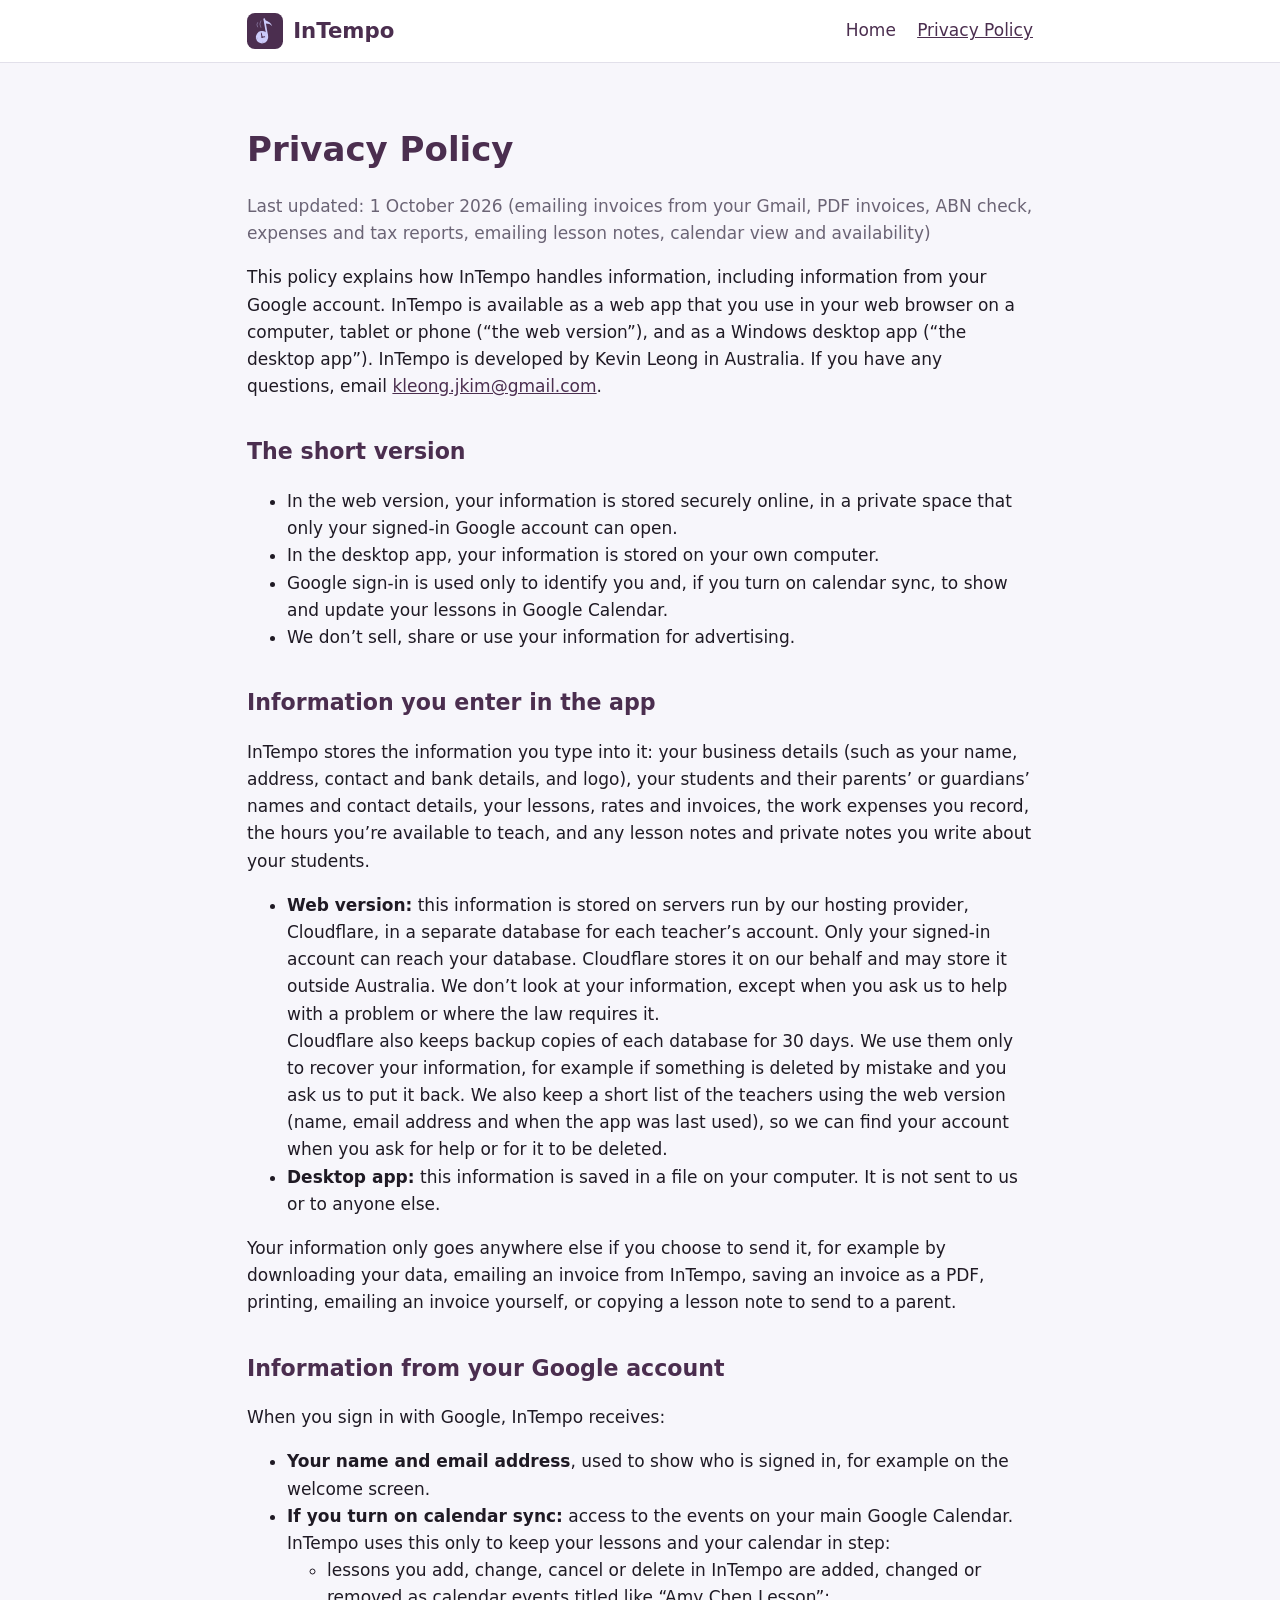
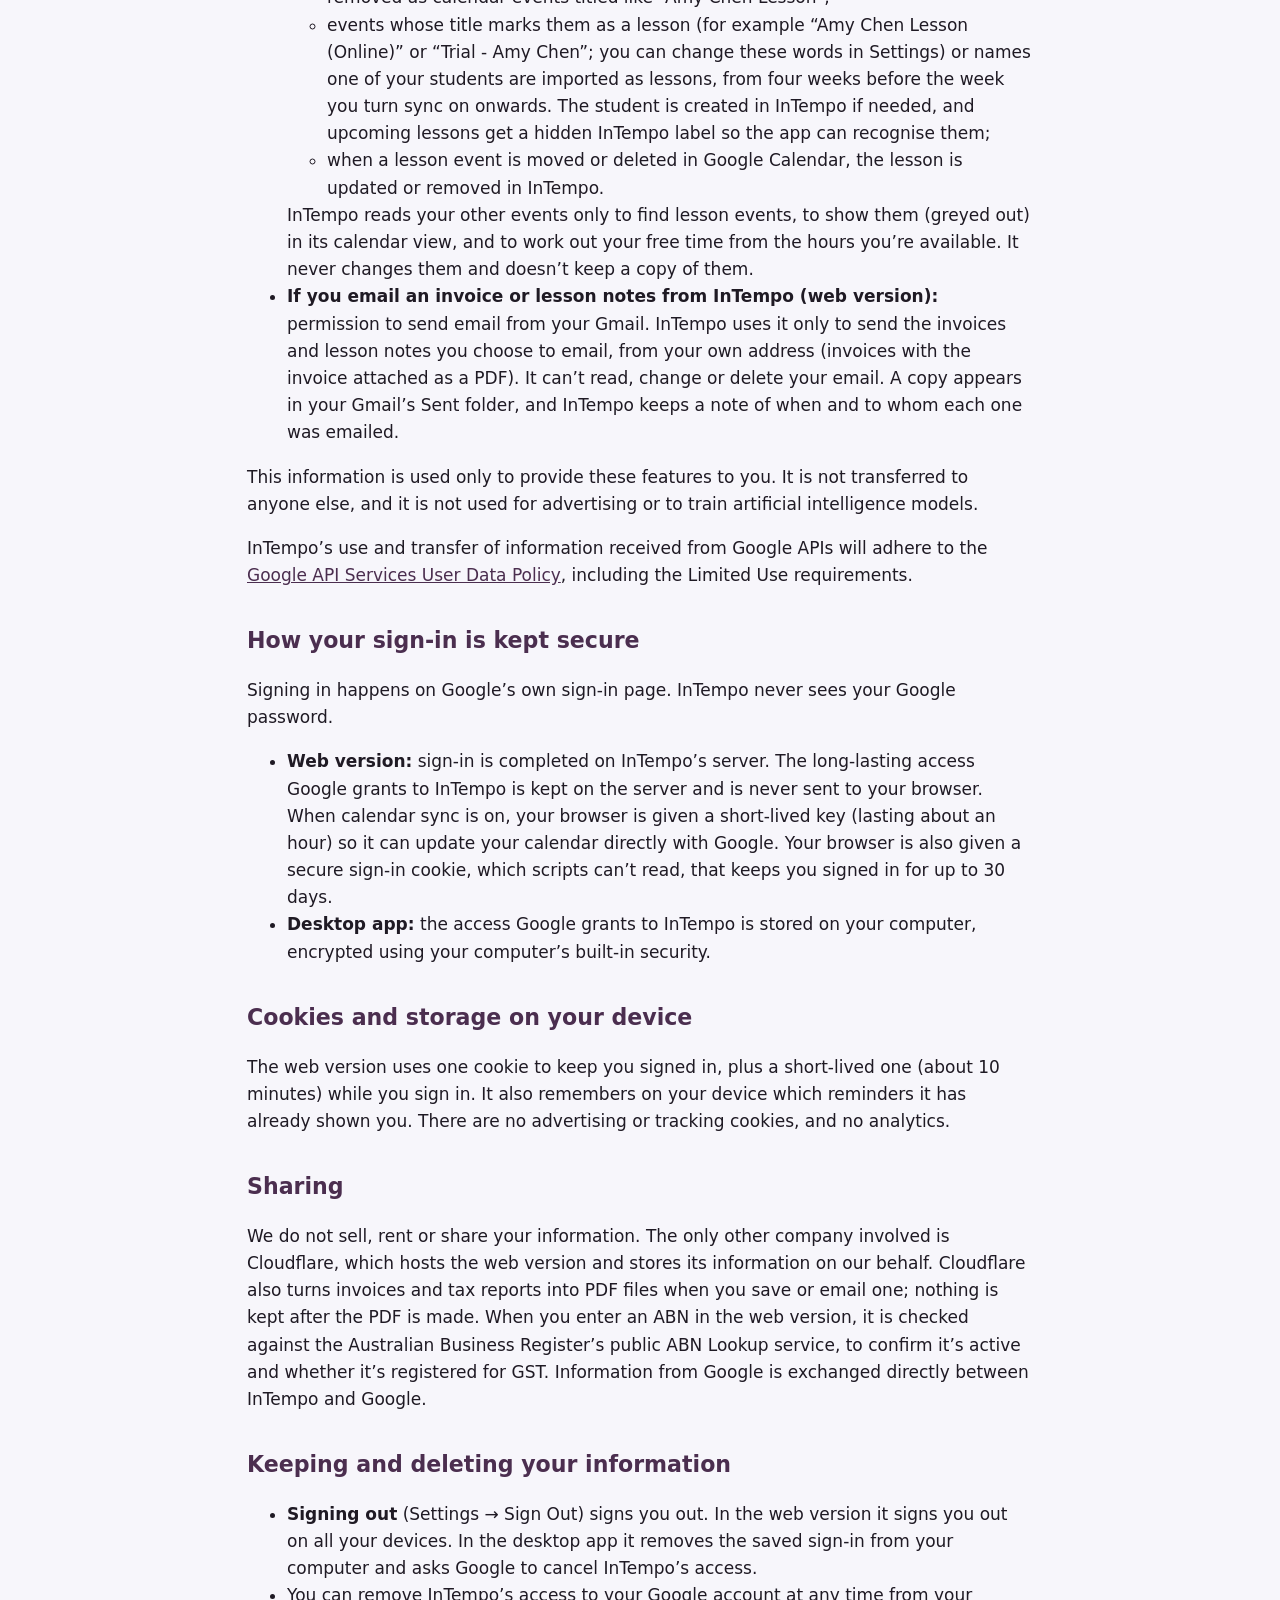
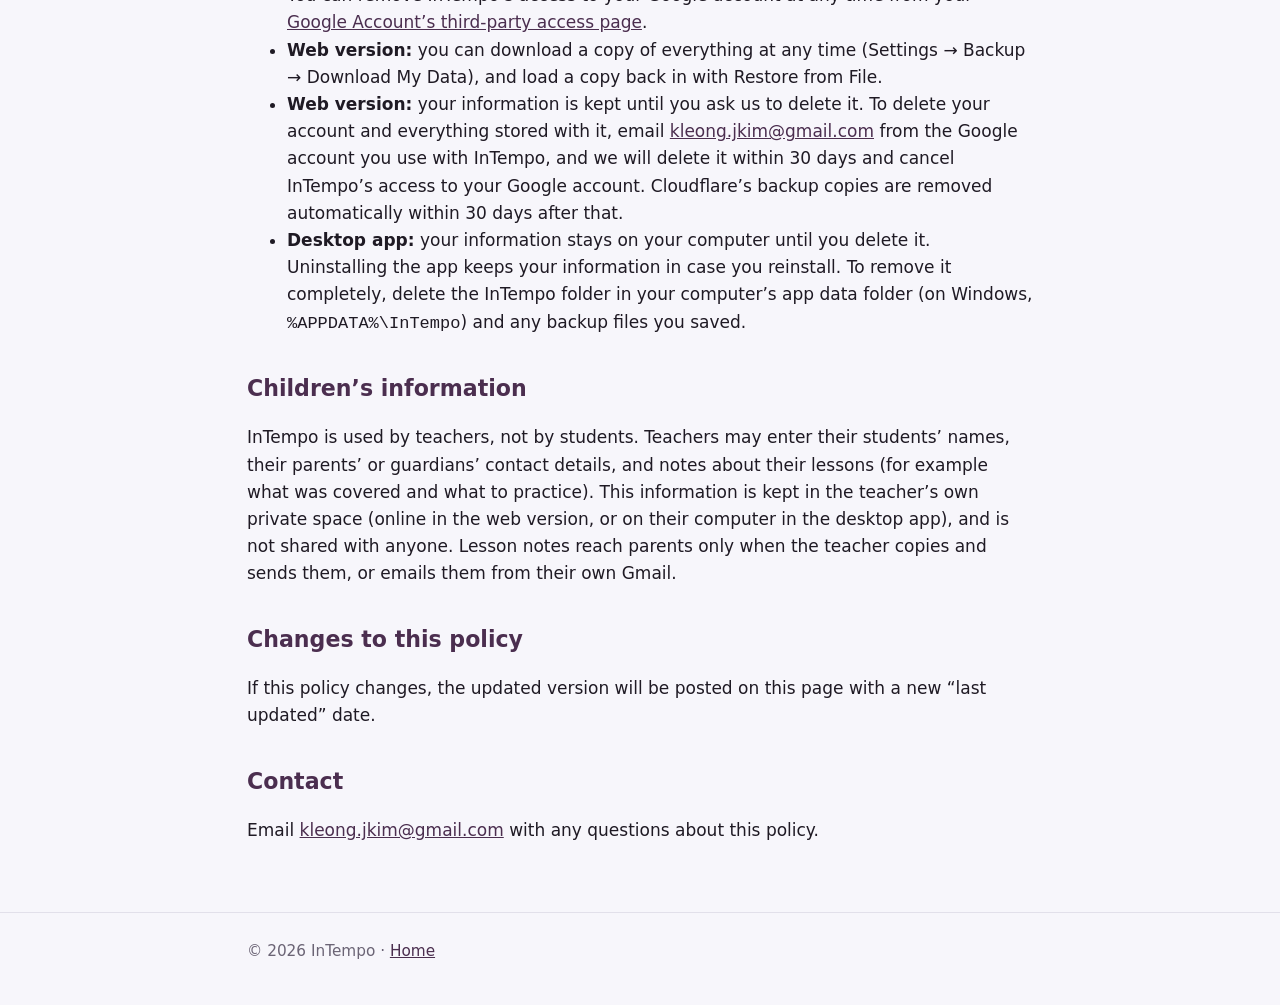
==== commit a913b179: "Update privacy.html" ====
--- a/privacy.html
+++ b/privacy.html
@@ -21,7 +21,7 @@
 
     <main class="wrap">
       <h1>Privacy Policy</h1>
-      <p class="muted">Last updated: 1 October 2026 (emailing invoices from your Gmail, PDF invoices, ABN check, expenses and tax reports, emailing lesson notes)</p>
+      <p class="muted">Last updated: 1 October 2026 (emailing invoices from your Gmail, PDF invoices, ABN check, expenses and tax reports, emailing lesson notes, calendar view and availability)</p>
 
       <p>
         This policy explains how InTempo handles information, including information from your Google account. InTempo
@@ -42,8 +42,8 @@
       <p>
         InTempo stores the information you type into it: your business details (such as your name, address, contact
         and bank details, and logo), your students and their parents’ or guardians’ names and contact details, your
-        lessons, rates and invoices, the work expenses you record, and any lesson notes and private notes
-        you write about your students.
+        lessons, rates and invoices, the work expenses you record, the hours you’re available to teach, and any lesson
+        notes and private notes you write about your students.
       </p>
       <ul>
         <li>
@@ -82,8 +82,9 @@
             <li>events whose title marks them as a lesson (for example “Amy Chen Lesson (Online)” or “Trial - Amy Chen”; you can change these words in Settings) or names one of your students are imported as lessons, from four weeks before the week you turn sync on onwards. The student is created in InTempo if needed, and upcoming lessons get a hidden InTempo label so the app can recognise them;</li>
             <li>when a lesson event is moved or deleted in Google Calendar, the lesson is updated or removed in InTempo.</li>
           </ul>
-          InTempo reads your other events only to find lesson events. It never changes them and doesn’t keep a copy of
-          them.
+          InTempo reads your other events only to find lesson events, to show them (greyed out) in its calendar view,
+          and to work out your free time from the hours you’re available. It never changes them and doesn’t keep a
+          copy of them.
         </li>
         <li>
           <strong>If you email an invoice or lesson notes from InTempo (web version):</strong> permission to send email
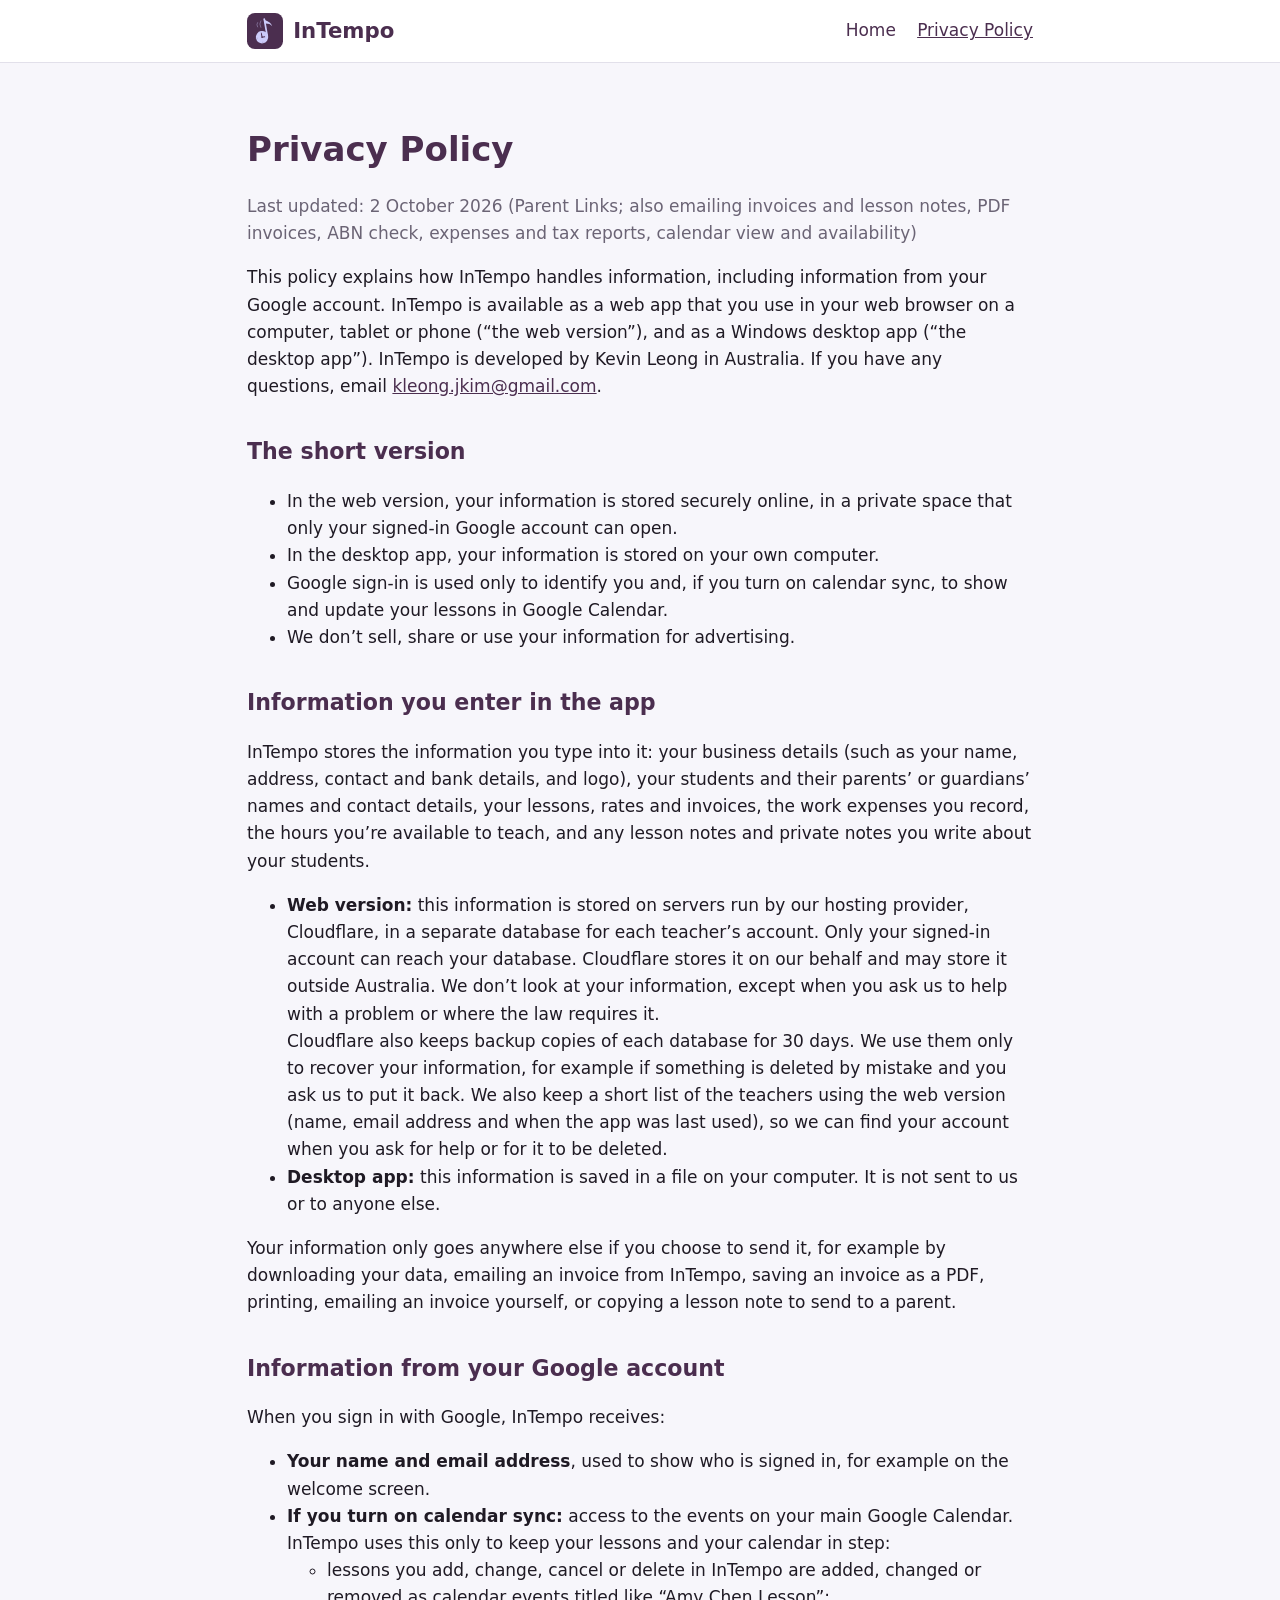
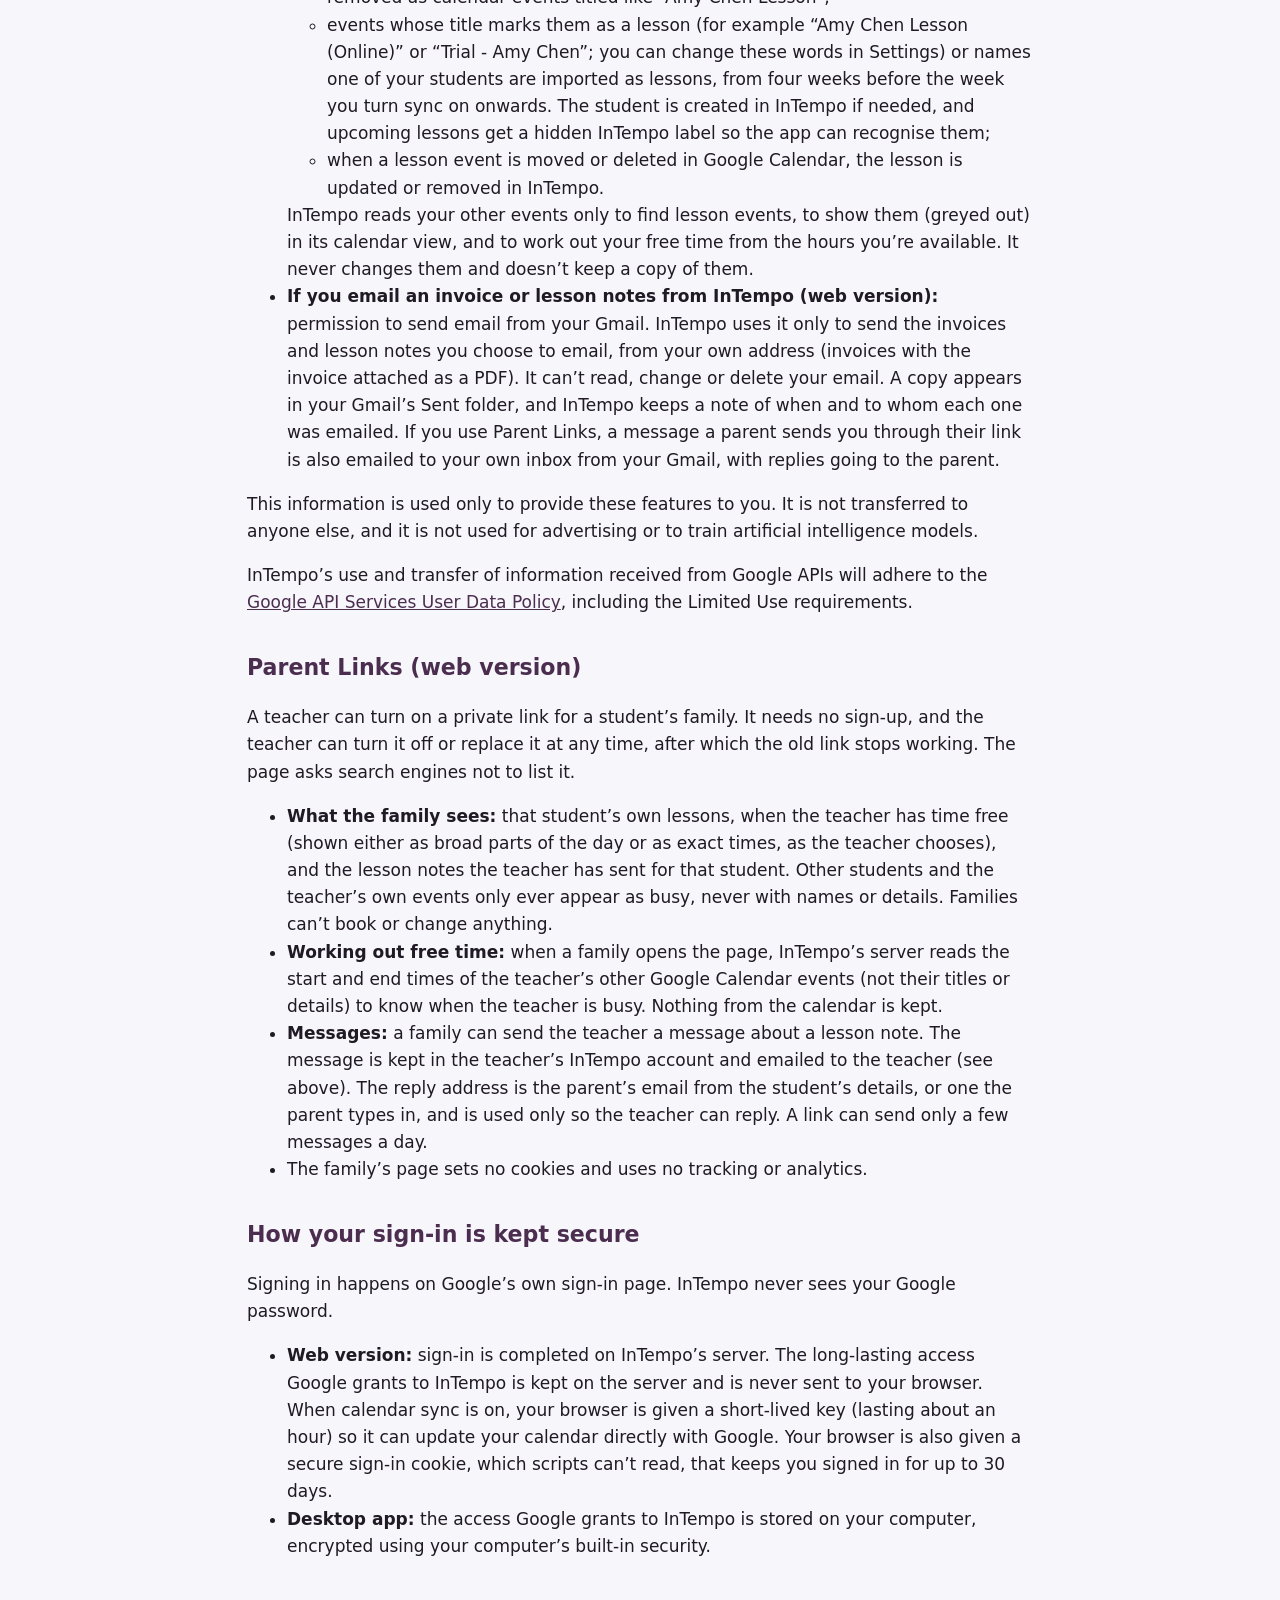
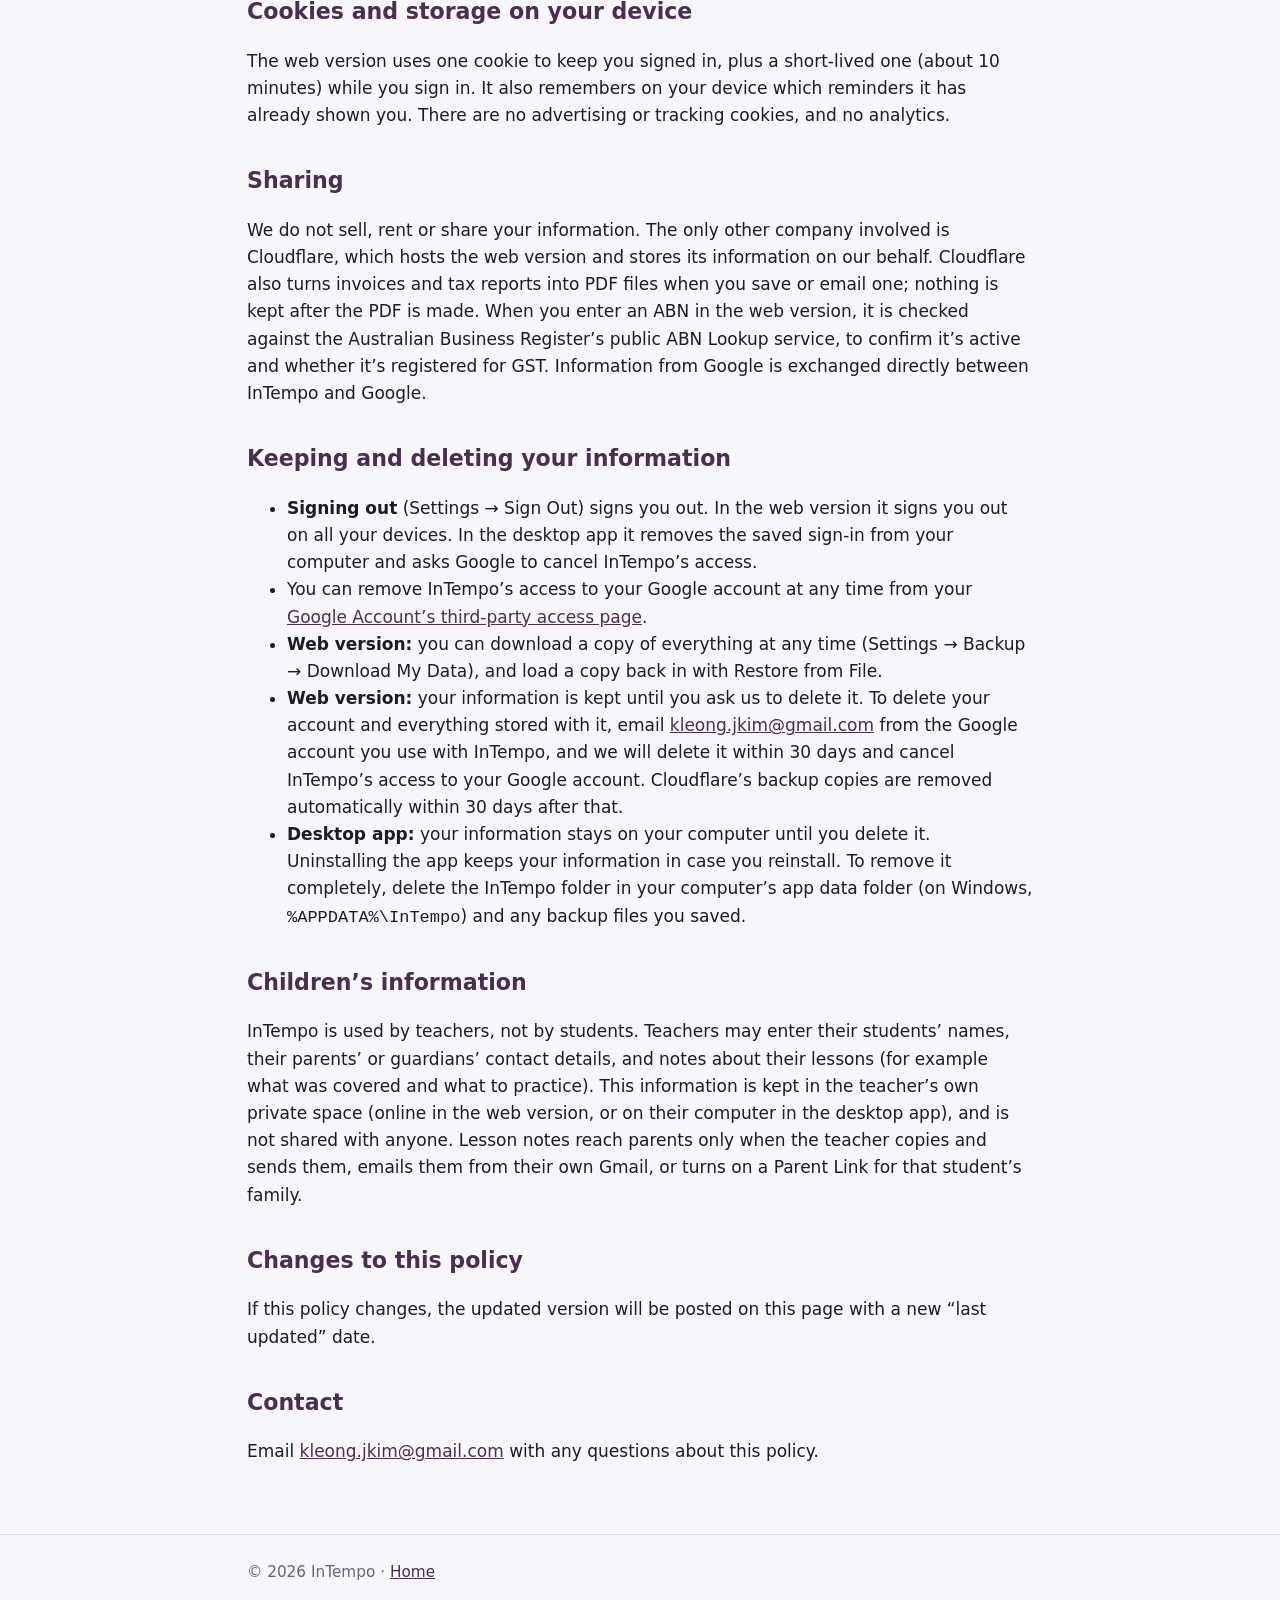
==== commit 73862536: "Update privacy.html" ====
--- a/privacy.html
+++ b/privacy.html
@@ -21,7 +21,7 @@
 
     <main class="wrap">
       <h1>Privacy Policy</h1>
-      <p class="muted">Last updated: 1 October 2026 (emailing invoices from your Gmail, PDF invoices, ABN check, expenses and tax reports, emailing lesson notes, calendar view and availability)</p>
+      <p class="muted">Last updated: 2 October 2026 (Parent Links; also emailing invoices and lesson notes, PDF invoices, ABN check, expenses and tax reports, calendar view and availability)</p>
 
       <p>
         This policy explains how InTempo handles information, including information from your Google account. InTempo
@@ -90,7 +90,9 @@
           <strong>If you email an invoice or lesson notes from InTempo (web version):</strong> permission to send email
           from your Gmail. InTempo uses it only to send the invoices and lesson notes you choose to email, from your own
           address (invoices with the invoice attached as a PDF). It can’t read, change or delete your email. A copy
-          appears in your Gmail’s Sent folder, and InTempo keeps a note of when and to whom each one was emailed.
+          appears in your Gmail’s Sent folder, and InTempo keeps a note of when and to whom each one was emailed. If you
+          use Parent Links, a message a parent sends you through their link is also emailed to your own inbox from your
+          Gmail, with replies going to the parent.
         </li>
       </ul>
       <p>
@@ -102,6 +104,32 @@
         <a href="https://developers.google.com/terms/api-services-user-data-policy">Google API Services User Data Policy</a>,
         including the Limited Use requirements.
       </p>
+
+      <h2>Parent Links (web version)</h2>
+      <p>
+        A teacher can turn on a private link for a student’s family. It needs no sign-up, and the teacher can turn it off
+        or replace it at any time, after which the old link stops working. The page asks search engines not to list it.
+      </p>
+      <ul>
+        <li>
+          <strong>What the family sees:</strong> that student’s own lessons, when the teacher has time free (shown either
+          as broad parts of the day or as exact times, as the teacher chooses), and the lesson notes the teacher has sent
+          for that student. Other students and the teacher’s own events only ever appear as busy, never with names or
+          details. Families can’t book or change anything.
+        </li>
+        <li>
+          <strong>Working out free time:</strong> when a family opens the page, InTempo’s server reads the start and end
+          times of the teacher’s other Google Calendar events (not their titles or details) to know when the teacher is
+          busy. Nothing from the calendar is kept.
+        </li>
+        <li>
+          <strong>Messages:</strong> a family can send the teacher a message about a lesson note. The message is kept in
+          the teacher’s InTempo account and emailed to the teacher (see above). The reply address is the parent’s email
+          from the student’s details, or one the parent types in, and is used only so the teacher can reply. A link can
+          send only a few messages a day.
+        </li>
+        <li>The family’s page sets no cookies and uses no tracking or analytics.</li>
+      </ul>
 
       <h2>How your sign-in is kept secure</h2>
       <p>Signing in happens on Google’s own sign-in page. InTempo never sees your Google password.</p>
@@ -170,7 +198,7 @@
         guardians’ contact details, and notes about their lessons (for example what was covered and what to practice).
         This information is kept in the teacher’s own private space (online in the web version, or on their computer in
         the desktop app), and is not shared with anyone. Lesson notes reach parents only when the teacher copies and
-        sends them, or emails them from their own Gmail.
+        sends them, emails them from their own Gmail, or turns on a Parent Link for that student’s family.
       </p>
 
       <h2>Changes to this policy</h2>
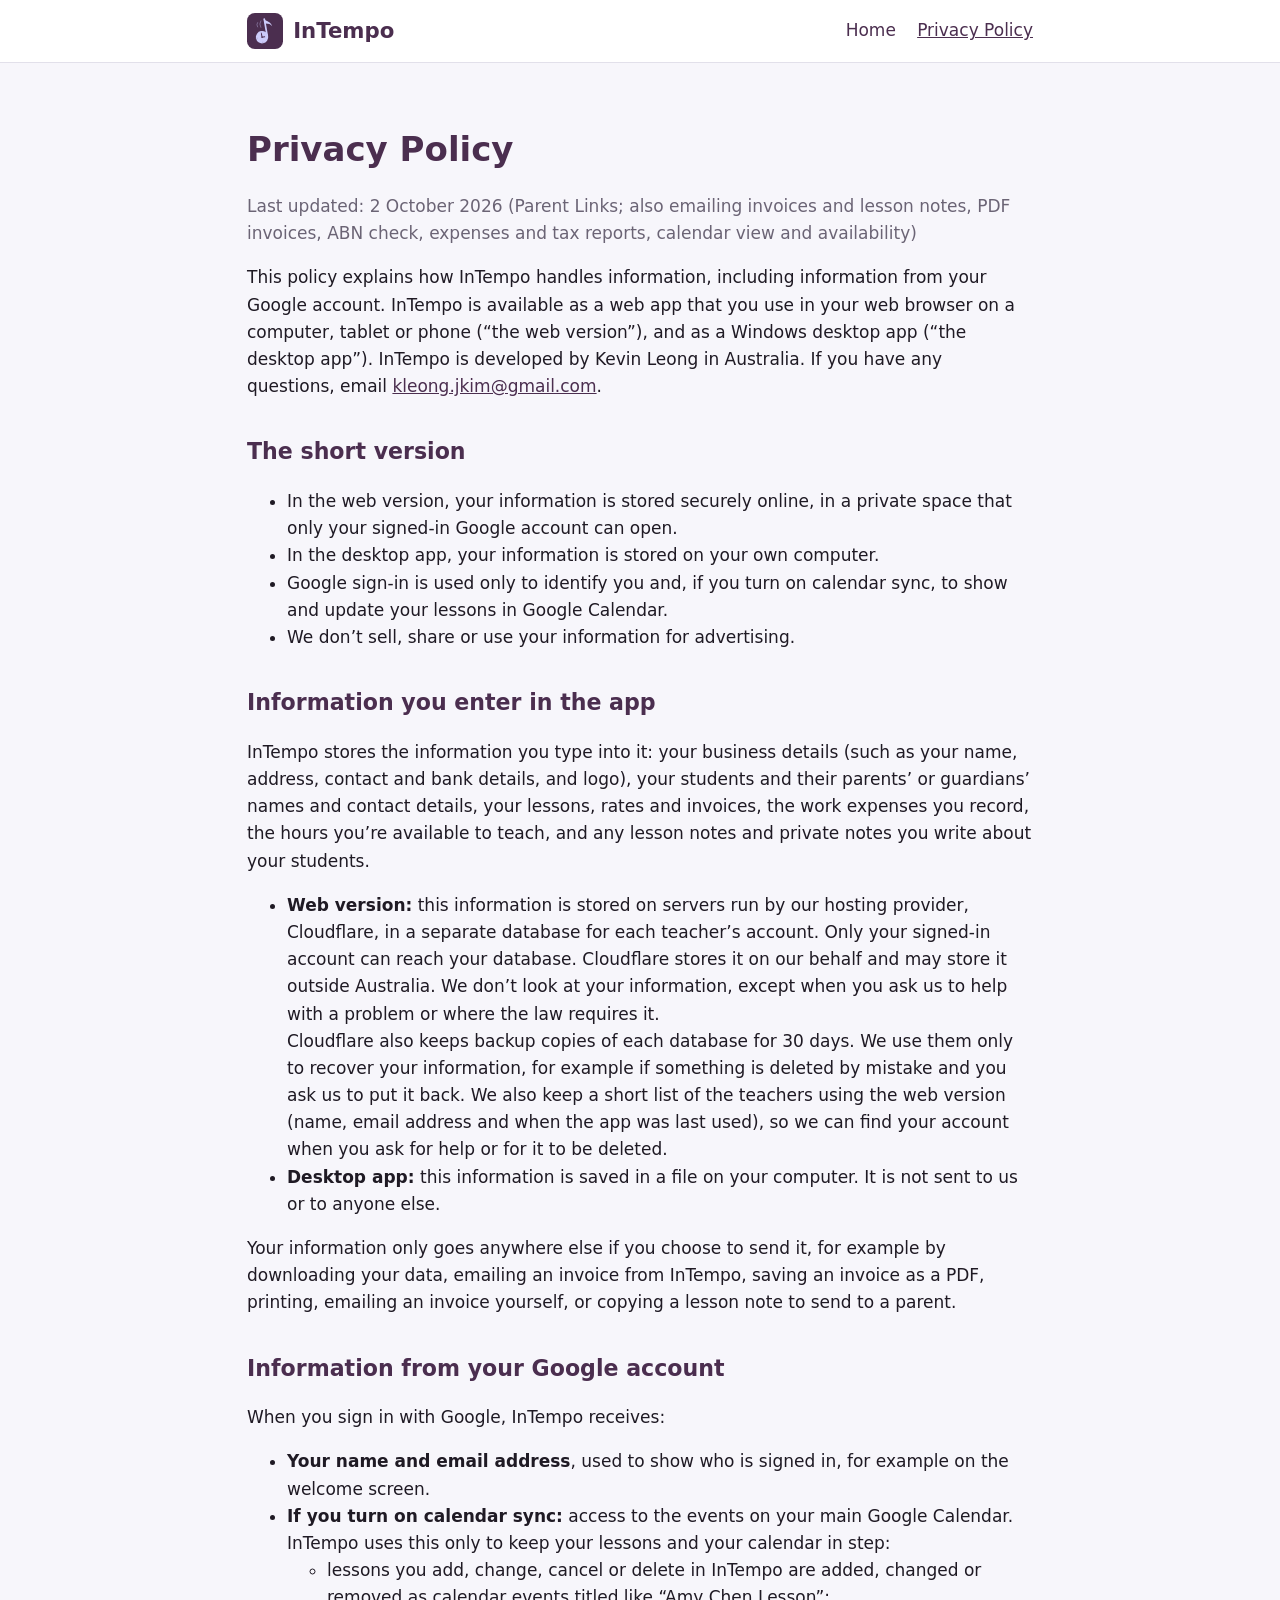
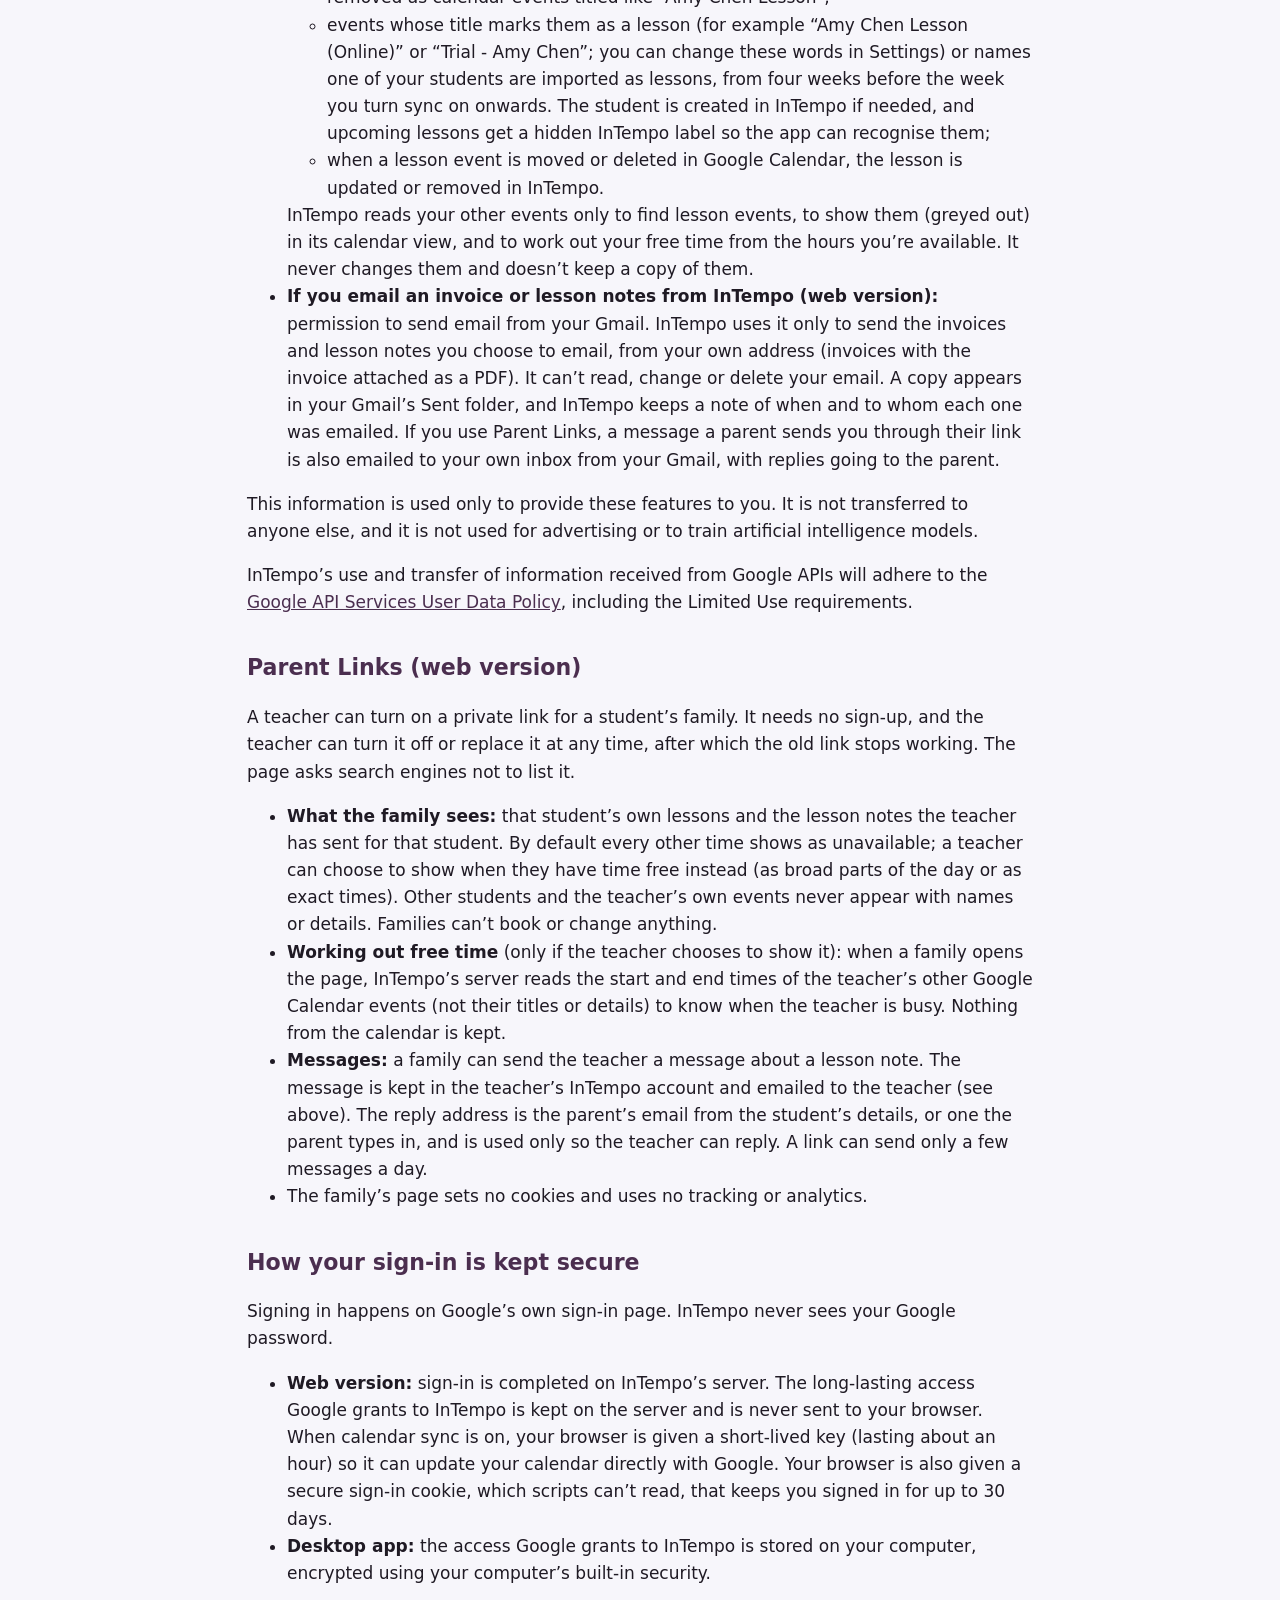
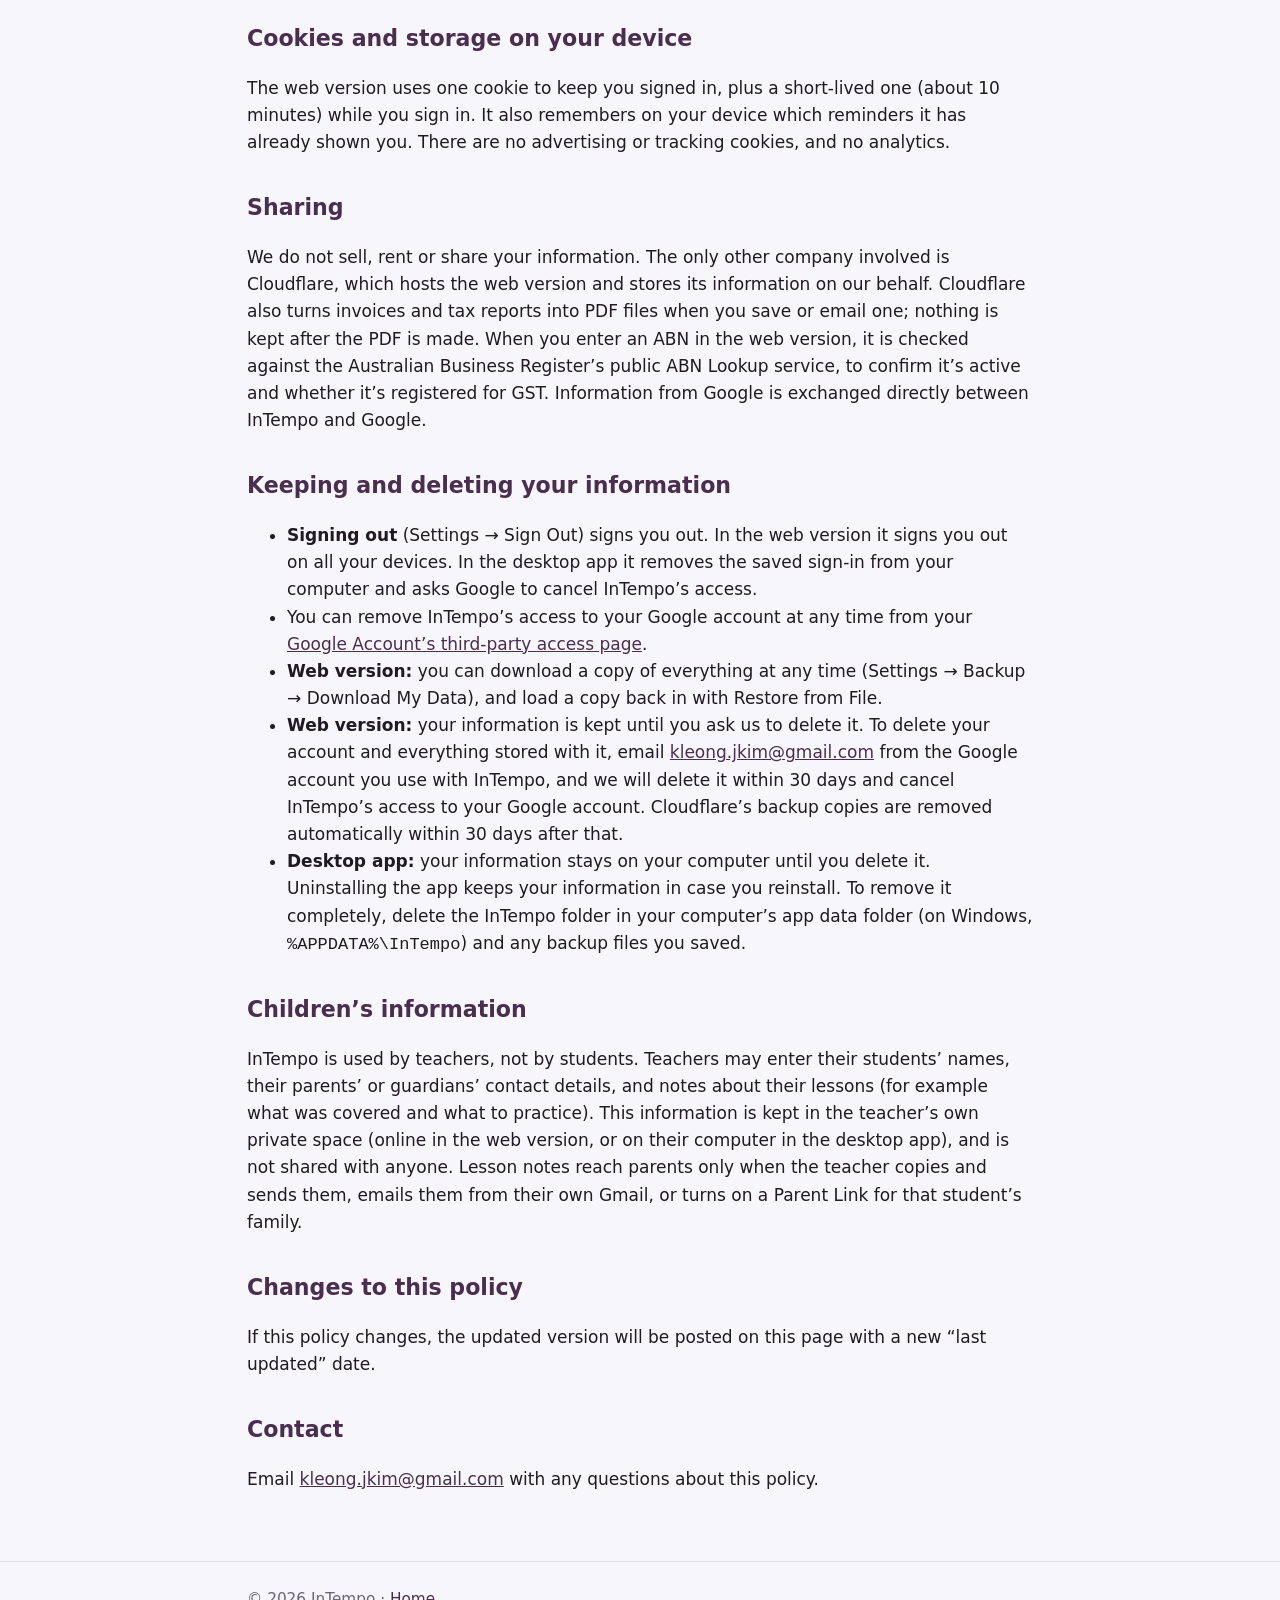
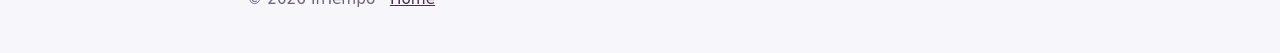
==== commit 7fd00bcf: "Update privacy.html" ====
--- a/privacy.html
+++ b/privacy.html
@@ -112,15 +112,15 @@
       </p>
       <ul>
         <li>
-          <strong>What the family sees:</strong> that student’s own lessons, when the teacher has time free (shown either
-          as broad parts of the day or as exact times, as the teacher chooses), and the lesson notes the teacher has sent
-          for that student. Other students and the teacher’s own events only ever appear as busy, never with names or
-          details. Families can’t book or change anything.
-        </li>
-        <li>
-          <strong>Working out free time:</strong> when a family opens the page, InTempo’s server reads the start and end
-          times of the teacher’s other Google Calendar events (not their titles or details) to know when the teacher is
-          busy. Nothing from the calendar is kept.
+          <strong>What the family sees:</strong> that student’s own lessons and the lesson notes the teacher has sent for
+          that student. By default every other time shows as unavailable; a teacher can choose to show when they have
+          time free instead (as broad parts of the day or as exact times). Other students and the teacher’s own events
+          never appear with names or details. Families can’t book or change anything.
+        </li>
+        <li>
+          <strong>Working out free time</strong> (only if the teacher chooses to show it): when a family opens the page,
+          InTempo’s server reads the start and end times of the teacher’s other Google Calendar events (not their titles
+          or details) to know when the teacher is busy. Nothing from the calendar is kept.
         </li>
         <li>
           <strong>Messages:</strong> a family can send the teacher a message about a lesson note. The message is kept in
